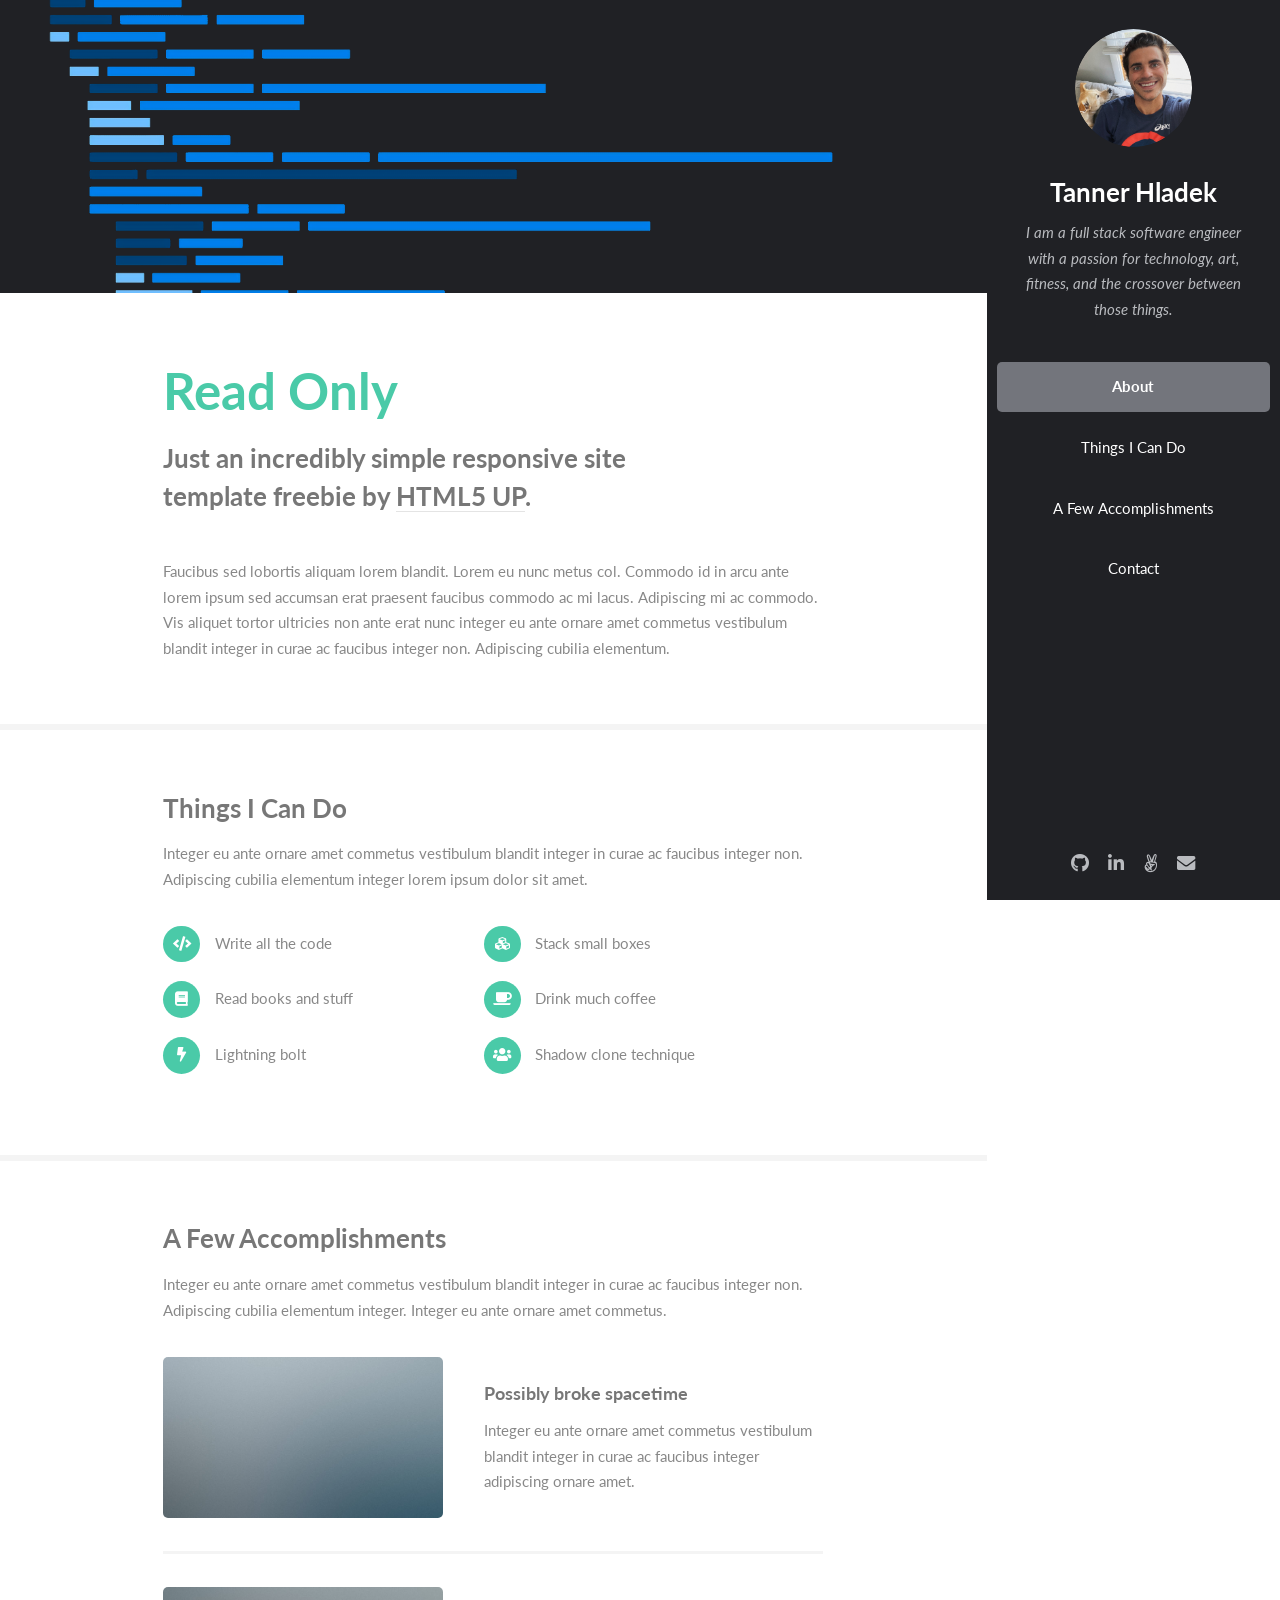
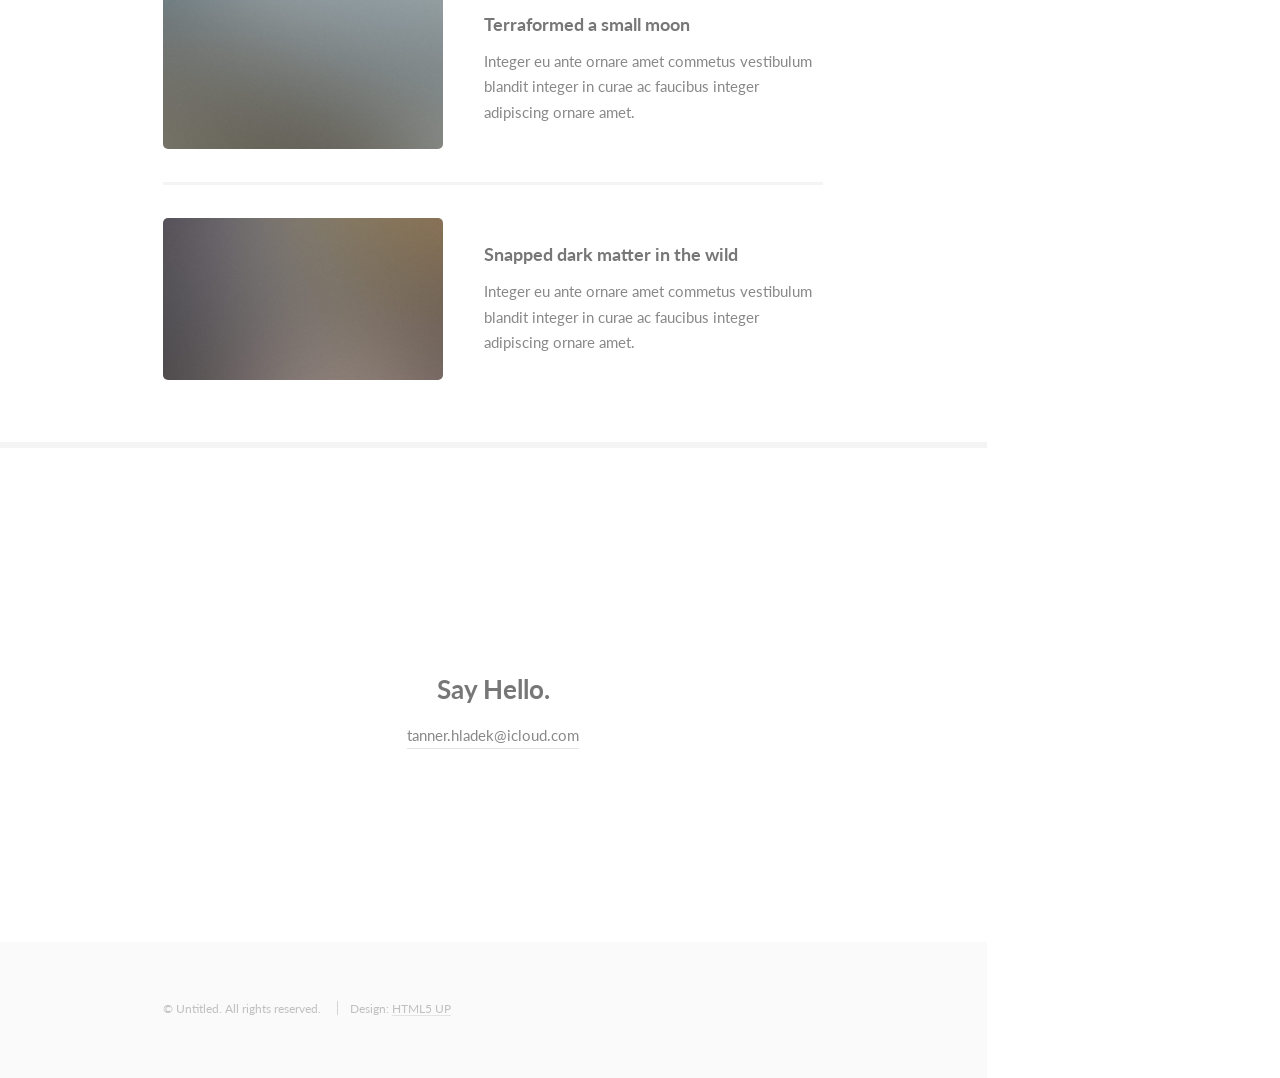
==== index.html @ 4de6e19e "banner image updated" ====
<!DOCTYPE HTML>
<!--
	Read Only by HTML5 UP
	html5up.net | @ajlkn
	Free for personal and commercial use under the CCA 3.0 license (html5up.net/license)
-->
<html>

<head>
	<title>Tanner Hladek</title>
	<meta charset="utf-8" />
	<meta name="viewport" content="width=device-width, initial-scale=1, user-scalable=no" />
	<link rel="stylesheet" href="assets/css/main.css" />
</head>

<body class="is-preload">

	<!-- Header -->
	<section id="header">
		<header>
			<span class="image avatar"><img src="images/fulls/profile-photo.jpg" alt="" /></span>
			<h1 id="logo"><a href="#">Tanner Hladek</a></h1>
			<p>I am a full stack software engineer <br />
				with a passion for technology, art, fitness, and
				the crossover between those things.
			</p>
		</header>
		<nav id="nav">
			<ul>
				<li><a href="#one" class="active">About</a></li>
				<li><a href="#two">Things I Can Do</a></li>
				<li><a href="#three">A Few Accomplishments</a></li>
				<li><a href="#four">Contact</a></li>
			</ul>
		</nav>
		<footer>
			<ul class="icons">
				<li><a href="https://github.com/tannerhladek" class="icon brands fa-github"><span class="label">Git Hub</span></a></li>
				<li><a href="www.linkedin.com/in/tannerhladek" class="icon brands fa-linkedin-in"><span class="label">LinkedIn</span></a></li>
				<li><a href="https://angel.co/u/tanner-hladek-1" class="icon brands fa-angellist"><span class="label">Angel List</span></a></li>
				<li><a href="mailto:tanner.hladek@icloud.com" class="icon solid fa-envelope"><span class="label">Email</span></a></li>
			</ul>
		</footer>
	</section>

	<!-- Wrapper -->
	<div id="wrapper">

		<!-- Main -->
		<div id="main">

			<!-- One -->
			<section id="one">
				<div class="image main" data-position="center">
					<img src="images/banner.svg" alt="" />
				</div>
				<div class="container">
					<header class="major">
						<h2>Read Only</h2>
						<p>Just an incredibly simple responsive site<br />
							template freebie by <a href="http://html5up.net">HTML5 UP</a>.</p>
					</header>
					<p>Faucibus sed lobortis aliquam lorem blandit. Lorem eu nunc metus col. Commodo id in arcu ante lorem
						ipsum sed accumsan erat praesent faucibus commodo ac mi lacus. Adipiscing mi ac commodo. Vis aliquet
						tortor ultricies non ante erat nunc integer eu ante ornare amet commetus vestibulum blandit integer in
						curae ac faucibus integer non. Adipiscing cubilia elementum.</p>
				</div>
			</section>

			<!-- Two -->
			<section id="two">
				<div class="container">
					<h3>Things I Can Do</h3>
					<p>Integer eu ante ornare amet commetus vestibulum blandit integer in curae ac faucibus integer non.
						Adipiscing cubilia elementum integer lorem ipsum dolor sit amet.</p>
					<ul class="feature-icons">
						<li class="icon solid fa-code">Write all the code</li>
						<li class="icon solid fa-cubes">Stack small boxes</li>
						<li class="icon solid fa-book">Read books and stuff</li>
						<li class="icon solid fa-coffee">Drink much coffee</li>
						<li class="icon solid fa-bolt">Lightning bolt</li>
						<li class="icon solid fa-users">Shadow clone technique</li>
					</ul>
				</div>
			</section>

			<!-- Three -->
			<section id="three">
				<div class="container">
					<h3>A Few Accomplishments</h3>
					<p>Integer eu ante ornare amet commetus vestibulum blandit integer in curae ac faucibus integer non.
						Adipiscing cubilia elementum integer. Integer eu ante ornare amet commetus.</p>
					<div class="features">
						<article>
							<a href="#" class="image"><img src="images/pic01.jpg" alt="" /></a>
							<div class="inner">
								<h4>Possibly broke spacetime</h4>
								<p>Integer eu ante ornare amet commetus vestibulum blandit integer in curae ac faucibus integer
									adipiscing ornare amet.</p>
							</div>
						</article>
						<article>
							<a href="#" class="image"><img src="images/pic02.jpg" alt="" /></a>
							<div class="inner">
								<h4>Terraformed a small moon</h4>
								<p>Integer eu ante ornare amet commetus vestibulum blandit integer in curae ac faucibus integer
									adipiscing ornare amet.</p>
							</div>
						</article>
						<article>
							<a href="#" class="image"><img src="images/pic03.jpg" alt="" /></a>
							<div class="inner">
								<h4>Snapped dark matter in the wild</h4>
								<p>Integer eu ante ornare amet commetus vestibulum blandit integer in curae ac faucibus integer
									adipiscing ornare amet.</p>
							</div>
						</article>
					</div>
				</div>
			</section>

			<!-- Four -->
			<section id="four">
				<div class="container">
					<h3>Say Hello.</h3>
					<a href="mailto:tanner.hladek@icloud.com">tanner.hladek@icloud.com</a>
					<!-- <form method="post" action="#">
						<div class="row gtr-uniform">
							<div class="col-6 col-12-xsmall"><input type="text" name="name" id="name" placeholder="Name" />
							</div>
							<div class="col-6 col-12-xsmall"><input type="email" name="email" id="email" placeholder="Email" />
							</div>
							<div class="col-12"><input type="text" name="subject" id="subject" placeholder="Subject" /></div>
							<div class="col-12"><textarea name="message" id="message" placeholder="Message"
									rows="6"></textarea></div>
							<div class="col-12">
								<ul class="actions">
									<li><input type="submit" class="primary" value="Send Message" /></li>
									<li><input type="reset" value="Reset Form" /></li>
								</ul>
							</div>
						</div>
					</form> -->
				</div>
			</section>

			<!-- Five -->
			<!--
							<section id="five">
								<div class="container">
									<h3>Elements</h3>

									<section>
										<h4>Text</h4>
										<p>This is <b>bold</b> and this is <strong>strong</strong>. This is <i>italic</i> and this is <em>emphasized</em>.
										This is <sup>superscript</sup> text and this is <sub>subscript</sub> text.
										This is <u>underlined</u> and this is code: <code>for (;;) { ... }</code>. Finally, <a href="#">this is a link</a>.</p>
										<hr />
										<header>
											<h4>Heading with a Subtitle</h4>
											<p>Lorem ipsum dolor sit amet nullam id egestas urna aliquam</p>
										</header>
										<p>Nunc lacinia ante nunc ac lobortis. Interdum adipiscing gravida odio porttitor sem non mi integer non faucibus ornare mi ut ante amet placerat aliquet. Volutpat eu sed ante lacinia sapien lorem accumsan varius montes viverra nibh in adipiscing blandit tempus accumsan.</p>
										<header>
											<h5>Heading with a Subtitle</h5>
											<p>Lorem ipsum dolor sit amet nullam id egestas urna aliquam</p>
										</header>
										<p>Nunc lacinia ante nunc ac lobortis. Interdum adipiscing gravida odio porttitor sem non mi integer non faucibus ornare mi ut ante amet placerat aliquet. Volutpat eu sed ante lacinia sapien lorem accumsan varius montes viverra nibh in adipiscing blandit tempus accumsan.</p>
										<hr />
										<h2>Heading Level 2</h2>
										<h3>Heading Level 3</h3>
										<h4>Heading Level 4</h4>
										<h5>Heading Level 5</h5>
										<h6>Heading Level 6</h6>
										<hr />
										<h5>Blockquote</h5>
										<blockquote>Fringilla nisl. Donec accumsan interdum nisi, quis tincidunt felis sagittis eget tempus euismod. Vestibulum ante ipsum primis in faucibus vestibulum. Blandit adipiscing eu felis iaculis volutpat ac adipiscing accumsan faucibus. Vestibulum ante ipsum primis in faucibus lorem ipsum dolor sit amet nullam adipiscing eu felis.</blockquote>
										<h5>Preformatted</h5>
										<pre><code>i = 0;

while (!deck.isInOrder()) {
    print 'Iteration ' + i;
    deck.shuffle();
    i++;
}

print 'It took ' + i + ' iterations to sort the deck.';</code></pre>
									</section>

									<section>
										<h4>Lists</h4>
										<div class="row">
											<div class="col-6 col-12-xsmall">
												<h5>Unordered</h5>
												<ul>
													<li>Dolor pulvinar etiam magna etiam.</li>
													<li>Sagittis adipiscing lorem eleifend.</li>
													<li>Felis enim feugiat dolore viverra.</li>
												</ul>
												<h5>Alternate</h5>
												<ul class="alt">
													<li>Dolor pulvinar etiam magna etiam.</li>
													<li>Sagittis adipiscing lorem eleifend.</li>
													<li>Felis enim feugiat dolore viverra.</li>
												</ul>
											</div>
											<div class="col-6 col-12-xsmall">
												<h5>Ordered</h5>
												<ol>
													<li>Dolor pulvinar etiam magna etiam.</li>
													<li>Etiam vel felis at lorem sed viverra.</li>
													<li>Felis enim feugiat dolore viverra.</li>
													<li>Dolor pulvinar etiam magna etiam.</li>
													<li>Etiam vel felis at lorem sed viverra.</li>
													<li>Felis enim feugiat dolore viverra.</li>
												</ol>
												<h5>Icons</h5>
												<ul class="icons">
													<li><a href="#" class="icon brands fa-twitter"><span class="label">Twitter</span></a></li>
													<li><a href="#" class="icon brands fa-facebook-f"><span class="label">Facebook</span></a></li>
													<li><a href="#" class="icon brands fa-instagram"><span class="label">Instagram</span></a></li>
													<li><a href="#" class="icon brands fa-github"><span class="label">Github</span></a></li>
													<li><a href="#" class="icon brands fa-dribbble"><span class="label">Dribbble</span></a></li>
													<li><a href="#" class="icon brands fa-tumblr"><span class="label">Tumblr</span></a></li>
												</ul>
											</div>
										</div>
										<h5>Actions</h5>
										<ul class="actions">
											<li><a href="#" class="button primary">Default</a></li>
											<li><a href="#" class="button">Default</a></li>
											<li><a href="#" class="button alt">Default</a></li>
										</ul>
										<ul class="actions small">
											<li><a href="#" class="button primary small">Small</a></li>
											<li><a href="#" class="button small">Small</a></li>
											<li><a href="#" class="button alt small">Small</a></li>
										</ul>
										<div class="row">
											<div class="col-3 col-6-medium col-12-xsmall">
												<ul class="actions stacked">
													<li><a href="#" class="button primary">Default</a></li>
													<li><a href="#" class="button">Default</a></li>
													<li><a href="#" class="button alt">Default</a></li>
												</ul>
											</div>
											<div class="col-3 col-6 col-12-xsmall">
												<ul class="actions stacked">
													<li><a href="#" class="button primary small">Small</a></li>
													<li><a href="#" class="button small">Small</a></li>
													<li><a href="#" class="button alt small">Small</a></li>
												</ul>
											</div>
											<div class="col-3 col-6-medium col-12-xsmall">
												<ul class="actions stacked">
													<li><a href="#" class="button primary fit">Default</a></li>
													<li><a href="#" class="button fit">Default</a></li>
													<li><a href="#" class="button alt fit">Default</a></li>
												</ul>
											</div>
											<div class="col-3 col-6-medium col-12-xsmall">
												<ul class="actions stacked">
													<li><a href="#" class="button primary small fit">Small</a></li>
													<li><a href="#" class="button small fit">Small</a></li>
													<li><a href="#" class="button alt small fit">Small</a></li>
												</ul>
											</div>
										</div>
									</section>

									<section>
										<h4>Table</h4>
										<h5>Default</h5>
										<div class="table-wrapper">
											<table>
												<thead>
													<tr>
														<th>Name</th>
														<th>Description</th>
														<th>Price</th>
													</tr>
												</thead>
												<tbody>
													<tr>
														<td>Item One</td>
														<td>Ante turpis integer aliquet porttitor.</td>
														<td>29.99</td>
													</tr>
													<tr>
														<td>Item Two</td>
														<td>Vis ac commodo adipiscing arcu aliquet.</td>
														<td>19.99</td>
													</tr>
													<tr>
														<td>Item Three</td>
														<td> Morbi faucibus arcu accumsan lorem.</td>
														<td>29.99</td>
													</tr>
													<tr>
														<td>Item Four</td>
														<td>Vitae integer tempus condimentum.</td>
														<td>19.99</td>
													</tr>
													<tr>
														<td>Item Five</td>
														<td>Ante turpis integer aliquet porttitor.</td>
														<td>29.99</td>
													</tr>
												</tbody>
												<tfoot>
													<tr>
														<td colspan="2"></td>
														<td>100.00</td>
													</tr>
												</tfoot>
											</table>
										</div>

										<h5>Alternate</h5>
										<div class="table-wrapper">
											<table class="alt">
												<thead>
													<tr>
														<th>Name</th>
														<th>Description</th>
														<th>Price</th>
													</tr>
												</thead>
												<tbody>
													<tr>
														<td>Item One</td>
														<td>Ante turpis integer aliquet porttitor.</td>
														<td>29.99</td>
													</tr>
													<tr>
														<td>Item Two</td>
														<td>Vis ac commodo adipiscing arcu aliquet.</td>
														<td>19.99</td>
													</tr>
													<tr>
														<td>Item Three</td>
														<td> Morbi faucibus arcu accumsan lorem.</td>
														<td>29.99</td>
													</tr>
													<tr>
														<td>Item Four</td>
														<td>Vitae integer tempus condimentum.</td>
														<td>19.99</td>
													</tr>
													<tr>
														<td>Item Five</td>
														<td>Ante turpis integer aliquet porttitor.</td>
														<td>29.99</td>
													</tr>
												</tbody>
												<tfoot>
													<tr>
														<td colspan="2"></td>
														<td>100.00</td>
													</tr>
												</tfoot>
											</table>
										</div>
									</section>

									<section>
										<h4>Buttons</h4>
										<ul class="actions">
											<li><a href="#" class="button primary">Primary</a></li>
											<li><a href="#" class="button">Default</a></li>
											<li><a href="#" class="button alt">Alternate</a></li>
										</ul>
										<ul class="actions">
											<li><a href="#" class="button primary large">Large</a></li>
											<li><a href="#" class="button">Default</a></li>
											<li><a href="#" class="button alt small">Small</a></li>
										</ul>
										<ul class="actions fit">
											<li><a href="#" class="button primary fit">Fit</a></li>
											<li><a href="#" class="button fit">Fit</a></li>
											<li><a href="#" class="button alt fit">Fit</a></li>
										</ul>
										<ul class="actions fit small">
											<li><a href="#" class="button primary fit small">Fit + Small</a></li>
											<li><a href="#" class="button fit small">Fit + Small</a></li>
											<li><a href="#" class="button alt fit small">Fit + Small</a></li>
										</ul>
										<ul class="actions">
											<li><a href="#" class="button primary icon solid fa-download">Icon</a></li>
											<li><a href="#" class="button icon solid fa-download">Icon</a></li>
											<li><a href="#" class="button alt icon solid fa-check">Icon</a></li>
										</ul>
										<ul class="actions">
											<li><span class="button primary disabled">Primary</span></li>
											<li><span class="button disabled">Default</span></li>
											<li><span class="button alt disabled">Alternate</span></li>
										</ul>
									</section>

									<section>
										<h4>Form</h4>
										<form method="post" action="#">
											<div class="row gtr-uniform">
												<div class="col-6 col-12-xsmall">
													<input type="text" name="demo-name" id="demo-name" value="" placeholder="Name" />
												</div>
												<div class="col-6 col-12-xsmall">
													<input type="email" name="demo-email" id="demo-email" value="" placeholder="Email" />
												</div>
												<div class="col-12">
													<select name="demo-category" id="demo-category">
														<option value="">- Category -</option>
														<option value="1">Manufacturing</option>
														<option value="1">Shipping</option>
														<option value="1">Administration</option>
														<option value="1">Human Resources</option>
													</select>
												</div>
												<div class="col-4 col-12-medium">
													<input type="radio" id="demo-priority-low" name="demo-priority" checked>
													<label for="demo-priority-low">Low Priority</label>
												</div>
												<div class="col-4 col-12-medium">
													<input type="radio" id="demo-priority-normal" name="demo-priority">
													<label for="demo-priority-normal">Normal Priority</label>
												</div>
												<div class="col-4 col-12-medium">
													<input type="radio" id="demo-priority-high" name="demo-priority">
													<label for="demo-priority-high">High Priority</label>
												</div>
												<div class="col-6 col-12-medium">
													<input type="checkbox" id="demo-copy" name="demo-copy">
													<label for="demo-copy">Email me a copy of this message</label>
												</div>
												<div class="col-6 col-12-medium">
													<input type="checkbox" id="demo-human" name="demo-human" checked>
													<label for="demo-human">I am a human and not a robot</label>
												</div>
												<div class="col-12">
													<textarea name="demo-message" id="demo-message" placeholder="Enter your message" rows="6"></textarea>
												</div>
												<div class="col-12">
													<ul class="actions">
														<li><input type="submit" value="Send Message" /></li>
														<li><input type="reset" value="Reset" class="alt" /></li>
													</ul>
												</div>
											</div>
										</form>
									</section>

									<section>
										<h4>Image</h4>
										<h5>Fit</h5>
										<span class="image fit"><img src="images/banner.jpg" alt="" /></span>
										<div class="box alt">
											<div class="row gtr-50 gtr-uniform">
												<div class="col-4"><span class="image fit"><img src="images/pic01.jpg" alt="" /></span></div>
												<div class="col-4"><span class="image fit"><img src="images/pic02.jpg" alt="" /></span></div>
												<div class="col-4"><span class="image fit"><img src="images/pic03.jpg" alt="" /></span></div>
												<div class="col-4"><span class="image fit"><img src="images/pic02.jpg" alt="" /></span></div>
												<div class="col-4"><span class="image fit"><img src="images/pic03.jpg" alt="" /></span></div>
												<div class="col-4"><span class="image fit"><img src="images/pic01.jpg" alt="" /></span></div>
												<div class="col-4"><span class="image fit"><img src="images/pic03.jpg" alt="" /></span></div>
												<div class="col-4"><span class="image fit"><img src="images/pic01.jpg" alt="" /></span></div>
												<div class="col-4"><span class="image fit"><img src="images/pic02.jpg" alt="" /></span></div>
											</div>
										</div>
										<h5>Left &amp; Right</h5>
										<p><span class="image left"><img src="images/avatar.jpg" alt="" /></span>Fringilla nisl. Donec accumsan interdum nisi, quis tincidunt felis sagittis eget. tempus euismod. Vestibulum ante ipsum primis in faucibus vestibulum. Blandit adipiscing eu felis iaculis volutpat ac adipiscing accumsan eu faucibus. Integer ac pellentesque praesent tincidunt felis sagittis eget. tempus euismod. Vestibulum ante ipsum primis in faucibus vestibulum. Blandit adipiscing eu felis iaculis volutpat ac adipiscing accumsan eu faucibus. Integer ac pellentesque praesent. Donec accumsan interdum nisi, quis tincidunt felis sagittis eget. tempus euismod. Vestibulum ante ipsum primis in faucibus vestibulum. Blandit adipiscing eu felis iaculis volutpat ac adipiscing accumsan eu faucibus. Integer ac pellentesque praesent tincidunt felis sagittis eget. tempus euismod. Vestibulum ante ipsum primis in faucibus vestibulum. Blandit adipiscing eu felis iaculis volutpat ac adipiscing accumsan eu faucibus. Integer ac pellentesque praesent.</p>
										<p><span class="image right"><img src="images/avatar.jpg" alt="" /></span>Fringilla nisl. Donec accumsan interdum nisi, quis tincidunt felis sagittis eget. tempus euismod. Vestibulum ante ipsum primis in faucibus vestibulum. Blandit adipiscing eu felis iaculis volutpat ac adipiscing accumsan eu faucibus. Integer ac pellentesque praesent tincidunt felis sagittis eget. tempus euismod. Vestibulum ante ipsum primis in faucibus vestibulum. Blandit adipiscing eu felis iaculis volutpat ac adipiscing accumsan eu faucibus. Integer ac pellentesque praesent. Donec accumsan interdum nisi, quis tincidunt felis sagittis eget. tempus euismod. Vestibulum ante ipsum primis in faucibus vestibulum. Blandit adipiscing eu felis iaculis volutpat ac adipiscing accumsan eu faucibus. Integer ac pellentesque praesent tincidunt felis sagittis eget. tempus euismod. Vestibulum ante ipsum primis in faucibus vestibulum. Blandit adipiscing eu felis iaculis volutpat ac adipiscing accumsan eu faucibus. Integer ac pellentesque praesent.</p>
									</section>

								</div>
							</section>
						-->

		</div>

		<!-- Footer -->
		<section id="footer">
			<div class="container">
				<ul class="copyright">
					<li>&copy; Untitled. All rights reserved.</li>
					<li>Design: <a href="http://html5up.net">HTML5 UP</a></li>
				</ul>
			</div>
		</section>

	</div>

	<!-- Scripts -->
	<script src="assets/js/jquery.min.js"></script>
	<script src="assets/js/jquery.scrollex.min.js"></script>
	<script src="assets/js/jquery.scrolly.min.js"></script>
	<script src="assets/js/browser.min.js"></script>
	<script src="assets/js/breakpoints.min.js"></script>
	<script src="assets/js/util.js"></script>
	<script src="assets/js/main.js"></script>

</body>

</html>
---- assets/css/main.css ----
@import url("fontawesome-all.min.css");
@import url("https://fonts.googleapis.com/css?family=Lato:400,400italic,700,700italic|Source+Code+Pro:400");

/*
	Read Only by HTML5 UP
	html5up.net | @ajlkn
	Free for personal and commercial use under the CCA 3.0 license (html5up.net/license)
*/

html, body, div, span, applet, object,
iframe, h1, h2, h3, h4, h5, h6, p, blockquote,
pre, a, abbr, acronym, address, big, cite,
code, del, dfn, em, img, ins, kbd, q, s, samp,
small, strike, strong, sub, sup, tt, var, b,
u, i, center, dl, dt, dd, ol, ul, li, fieldset,
form, label, legend, table, caption, tbody,
tfoot, thead, tr, th, td, article, aside,
canvas, details, embed, figure, figcaption,
footer, header, hgroup, menu, nav, output, ruby,
section, summary, time, mark, audio, video {
	margin: 0;
	padding: 0;
	border: 0;
	font-size: 100%;
	font: inherit;
	vertical-align: baseline;}

article, aside, details, figcaption, figure,
footer, header, hgroup, menu, nav, section {
	display: block;}

body {
	line-height: 1;
}

ol, ul {
	list-style: none;
}

blockquote, q {
	quotes: none;
}

	blockquote:before, blockquote:after, q:before, q:after {
		content: '';
		content: none;
	}

table {
	border-collapse: collapse;
	border-spacing: 0;
}

body {
	-webkit-text-size-adjust: none;
}

mark {
	background-color: transparent;
	color: inherit;
}

input::-moz-focus-inner {
	border: 0;
	padding: 0;
}

input, select, textarea {
	-moz-appearance: none;
	-webkit-appearance: none;
	-ms-appearance: none;
	appearance: none;
}

/* Basic */

	html {
		box-sizing: border-box;
	}

	*, *:before, *:after {
		box-sizing: inherit;
	}

	body {
		background: #fff;
	}

		body.is-preload *, body.is-preload *:before, body.is-preload *:after {
			-moz-animation: none !important;
			-webkit-animation: none !important;
			-ms-animation: none !important;
			animation: none !important;
			-moz-transition: none !important;
			-webkit-transition: none !important;
			-ms-transition: none !important;
			transition: none !important;
		}

	body, input, select, textarea {
		color: #888;
		font-family: "Lato", sans-serif;
		font-size: 16pt;
		font-weight: 400;
		line-height: 1.75em;
	}

	a {
		-moz-transition: color 0.2s ease-in-out, border-color 0.2s ease-in-out;
		-webkit-transition: color 0.2s ease-in-out, border-color 0.2s ease-in-out;
		-ms-transition: color 0.2s ease-in-out, border-color 0.2s ease-in-out;
		transition: color 0.2s ease-in-out, border-color 0.2s ease-in-out;
		border-bottom: solid 1px #e4e4e4;
		color: inherit;
		text-decoration: none;
	}

		a:hover {
			border-bottom-color: transparent;
			color: rgb(156, 215, 251) !important;
		}

	strong, b {
		color: #777;
		font-weight: 700;
	}

	em, i {
		font-style: italic;
	}

	p {
		margin: 0 0 2.25em 0;
	}

	h1, h2, h3, h4, h5, h6 {
		color: #777;
		font-weight: 700;
		line-height: 1em;
		margin: 0 0 0.5625em 0;
	}

		h1 a, h2 a, h3 a, h4 a, h5 a, h6 a {
			border: 0;
			color: inherit;
			text-decoration: none;
		}

	h2 {
		font-size: 2em;
		line-height: 1.5em;
	}

	h3 {
		font-size: 1.75em;
		line-height: 1.5em;
	}

	h4 {
		font-size: 1.25em;
		line-height: 1.5em;
	}

	h5 {
		font-size: 0.9em;
		line-height: 1.5em;
	}

	h6 {
		font-size: 0.7em;
		line-height: 1.5em;
	}

	sub {
		font-size: 0.8em;
		position: relative;
		top: 0.5em;
	}

	sup {
		font-size: 0.8em;
		position: relative;
		top: -0.5em;
	}

	hr {
		border: 0;
		border-bottom: solid 2px #f4f4f4;
		margin: 2.25em 0;
	}

		hr.major {
			margin: 3.375em 0;
		}

	blockquote {
		border-left: solid 8px #e4e4e4;
		font-style: italic;
		margin: 0 0 2.25em 0;
		padding: 0.5em 0 0.5em 2em;
	}

	code {
		background: #555;
		border-radius: 5px;
		color: #fff;
		font-family: "Source Code Pro", monospace;
		font-size: 0.9em;
		margin: 0 0.25em;
		padding: 0.25em 0.65em;
	}

	pre {
		font-family: "Source Code Pro", monospace;
		font-size: 0.9em;
		margin: 0 0 2.25em 0;
	}

		pre code {
			-webkit-overflow-scrolling: touch;
			display: block;
			line-height: 1.5em;
			overflow-x: auto;
			padding: 1em 1.5em;
		}

	.align-left {
		text-align: left;
	}

	.align-center {
		text-align: center;
	}

	.align-right {
		text-align: right;
	}

/* Row */

	.row {
		display: flex;
		flex-wrap: wrap;
		box-sizing: border-box;
		align-items: stretch;
	}

		.row > * {
			box-sizing: border-box;
		}

		.row.gtr-uniform > * > :last-child {
			margin-bottom: 0;
		}

		.row.aln-left {
			justify-content: flex-start;
		}

		.row.aln-center {
			justify-content: center;
		}

		.row.aln-right {
			justify-content: flex-end;
		}

		.row.aln-top {
			align-items: flex-start;
		}

		.row.aln-middle {
			align-items: center;
		}

		.row.aln-bottom {
			align-items: flex-end;
		}

		.row > .imp {
			order: -1;
		}

		.row > .col-1 {
			width: 8.33333%;
		}

		.row > .off-1 {
			margin-left: 8.33333%;
		}

		.row > .col-2 {
			width: 16.66667%;
		}

		.row > .off-2 {
			margin-left: 16.66667%;
		}

		.row > .col-3 {
			width: 25%;
		}

		.row > .off-3 {
			margin-left: 25%;
		}

		.row > .col-4 {
			width: 33.33333%;
		}

		.row > .off-4 {
			margin-left: 33.33333%;
		}

		.row > .col-5 {
			width: 41.66667%;
		}

		.row > .off-5 {
			margin-left: 41.66667%;
		}

		.row > .col-6 {
			width: 50%;
		}

		.row > .off-6 {
			margin-left: 50%;
		}

		.row > .col-7 {
			width: 58.33333%;
		}

		.row > .off-7 {
			margin-left: 58.33333%;
		}

		.row > .col-8 {
			width: 66.66667%;
		}

		.row > .off-8 {
			margin-left: 66.66667%;
		}

		.row > .col-9 {
			width: 75%;
		}

		.row > .off-9 {
			margin-left: 75%;
		}

		.row > .col-10 {
			width: 83.33333%;
		}

		.row > .off-10 {
			margin-left: 83.33333%;
		}

		.row > .col-11 {
			width: 91.66667%;
		}

		.row > .off-11 {
			margin-left: 91.66667%;
		}

		.row > .col-12 {
			width: 100%;
		}

		.row > .off-12 {
			margin-left: 100%;
		}

		.row.gtr-0 {
			margin-top: 0;
			margin-left: 0em;
		}

			.row.gtr-0 > * {
				padding: 0 0 0 0em;
			}

			.row.gtr-0.gtr-uniform {
				margin-top: 0em;
			}

				.row.gtr-0.gtr-uniform > * {
					padding-top: 0em;
				}

		.row.gtr-25 {
			margin-top: 0;
			margin-left: -0.5em;
		}

			.row.gtr-25 > * {
				padding: 0 0 0 0.5em;
			}

			.row.gtr-25.gtr-uniform {
				margin-top: -0.5em;
			}

				.row.gtr-25.gtr-uniform > * {
					padding-top: 0.5em;
				}

		.row.gtr-50 {
			margin-top: 0;
			margin-left: -1em;
		}

			.row.gtr-50 > * {
				padding: 0 0 0 1em;
			}

			.row.gtr-50.gtr-uniform {
				margin-top: -1em;
			}

				.row.gtr-50.gtr-uniform > * {
					padding-top: 1em;
				}

		.row {
			margin-top: 0;
			margin-left: -2em;
		}

			.row > * {
				padding: 0 0 0 2em;
			}

			.row.gtr-uniform {
				margin-top: -2em;
			}

				.row.gtr-uniform > * {
					padding-top: 2em;
				}

		.row.gtr-150 {
			margin-top: 0;
			margin-left: -3em;
		}

			.row.gtr-150 > * {
				padding: 0 0 0 3em;
			}

			.row.gtr-150.gtr-uniform {
				margin-top: -3em;
			}

				.row.gtr-150.gtr-uniform > * {
					padding-top: 3em;
				}

		.row.gtr-200 {
			margin-top: 0;
			margin-left: -4em;
		}

			.row.gtr-200 > * {
				padding: 0 0 0 4em;
			}

			.row.gtr-200.gtr-uniform {
				margin-top: -4em;
			}

				.row.gtr-200.gtr-uniform > * {
					padding-top: 4em;
				}

		@media screen and (max-width: 1680px) {

			.row {
				display: flex;
				flex-wrap: wrap;
				box-sizing: border-box;
				align-items: stretch;
			}

				.row > * {
					box-sizing: border-box;
				}

				.row.gtr-uniform > * > :last-child {
					margin-bottom: 0;
				}

				.row.aln-left {
					justify-content: flex-start;
				}

				.row.aln-center {
					justify-content: center;
				}

				.row.aln-right {
					justify-content: flex-end;
				}

				.row.aln-top {
					align-items: flex-start;
				}

				.row.aln-middle {
					align-items: center;
				}

				.row.aln-bottom {
					align-items: flex-end;
				}

				.row > .imp-xlarge {
					order: -1;
				}

				.row > .col-1-xlarge {
					width: 8.33333%;
				}

				.row > .off-1-xlarge {
					margin-left: 8.33333%;
				}

				.row > .col-2-xlarge {
					width: 16.66667%;
				}

				.row > .off-2-xlarge {
					margin-left: 16.66667%;
				}

				.row > .col-3-xlarge {
					width: 25%;
				}

				.row > .off-3-xlarge {
					margin-left: 25%;
				}

				.row > .col-4-xlarge {
					width: 33.33333%;
				}

				.row > .off-4-xlarge {
					margin-left: 33.33333%;
				}

				.row > .col-5-xlarge {
					width: 41.66667%;
				}

				.row > .off-5-xlarge {
					margin-left: 41.66667%;
				}

				.row > .col-6-xlarge {
					width: 50%;
				}

				.row > .off-6-xlarge {
					margin-left: 50%;
				}

				.row > .col-7-xlarge {
					width: 58.33333%;
				}

				.row > .off-7-xlarge {
					margin-left: 58.33333%;
				}

				.row > .col-8-xlarge {
					width: 66.66667%;
				}

				.row > .off-8-xlarge {
					margin-left: 66.66667%;
				}

				.row > .col-9-xlarge {
					width: 75%;
				}

				.row > .off-9-xlarge {
					margin-left: 75%;
				}

				.row > .col-10-xlarge {
					width: 83.33333%;
				}

				.row > .off-10-xlarge {
					margin-left: 83.33333%;
				}

				.row > .col-11-xlarge {
					width: 91.66667%;
				}

				.row > .off-11-xlarge {
					margin-left: 91.66667%;
				}

				.row > .col-12-xlarge {
					width: 100%;
				}

				.row > .off-12-xlarge {
					margin-left: 100%;
				}

				.row.gtr-0 {
					margin-top: 0;
					margin-left: 0em;
				}

					.row.gtr-0 > * {
						padding: 0 0 0 0em;
					}

					.row.gtr-0.gtr-uniform {
						margin-top: 0em;
					}

						.row.gtr-0.gtr-uniform > * {
							padding-top: 0em;
						}

				.row.gtr-25 {
					margin-top: 0;
					margin-left: -0.5em;
				}

					.row.gtr-25 > * {
						padding: 0 0 0 0.5em;
					}

					.row.gtr-25.gtr-uniform {
						margin-top: -0.5em;
					}

						.row.gtr-25.gtr-uniform > * {
							padding-top: 0.5em;
						}

				.row.gtr-50 {
					margin-top: 0;
					margin-left: -1em;
				}

					.row.gtr-50 > * {
						padding: 0 0 0 1em;
					}

					.row.gtr-50.gtr-uniform {
						margin-top: -1em;
					}

						.row.gtr-50.gtr-uniform > * {
							padding-top: 1em;
						}

				.row {
					margin-top: 0;
					margin-left: -2em;
				}

					.row > * {
						padding: 0 0 0 2em;
					}

					.row.gtr-uniform {
						margin-top: -2em;
					}

						.row.gtr-uniform > * {
							padding-top: 2em;
						}

				.row.gtr-150 {
					margin-top: 0;
					margin-left: -3em;
				}

					.row.gtr-150 > * {
						padding: 0 0 0 3em;
					}

					.row.gtr-150.gtr-uniform {
						margin-top: -3em;
					}

						.row.gtr-150.gtr-uniform > * {
							padding-top: 3em;
						}

				.row.gtr-200 {
					margin-top: 0;
					margin-left: -4em;
				}

					.row.gtr-200 > * {
						padding: 0 0 0 4em;
					}

					.row.gtr-200.gtr-uniform {
						margin-top: -4em;
					}

						.row.gtr-200.gtr-uniform > * {
							padding-top: 4em;
						}

		}

		@media screen and (max-width: 1280px) {

			.row {
				display: flex;
				flex-wrap: wrap;
				box-sizing: border-box;
				align-items: stretch;
			}

				.row > * {
					box-sizing: border-box;
				}

				.row.gtr-uniform > * > :last-child {
					margin-bottom: 0;
				}

				.row.aln-left {
					justify-content: flex-start;
				}

				.row.aln-center {
					justify-content: center;
				}

				.row.aln-right {
					justify-content: flex-end;
				}

				.row.aln-top {
					align-items: flex-start;
				}

				.row.aln-middle {
					align-items: center;
				}

				.row.aln-bottom {
					align-items: flex-end;
				}

				.row > .imp-large {
					order: -1;
				}

				.row > .col-1-large {
					width: 8.33333%;
				}

				.row > .off-1-large {
					margin-left: 8.33333%;
				}

				.row > .col-2-large {
					width: 16.66667%;
				}

				.row > .off-2-large {
					margin-left: 16.66667%;
				}

				.row > .col-3-large {
					width: 25%;
				}

				.row > .off-3-large {
					margin-left: 25%;
				}

				.row > .col-4-large {
					width: 33.33333%;
				}

				.row > .off-4-large {
					margin-left: 33.33333%;
				}

				.row > .col-5-large {
					width: 41.66667%;
				}

				.row > .off-5-large {
					margin-left: 41.66667%;
				}

				.row > .col-6-large {
					width: 50%;
				}

				.row > .off-6-large {
					margin-left: 50%;
				}

				.row > .col-7-large {
					width: 58.33333%;
				}

				.row > .off-7-large {
					margin-left: 58.33333%;
				}

				.row > .col-8-large {
					width: 66.66667%;
				}

				.row > .off-8-large {
					margin-left: 66.66667%;
				}

				.row > .col-9-large {
					width: 75%;
				}

				.row > .off-9-large {
					margin-left: 75%;
				}

				.row > .col-10-large {
					width: 83.33333%;
				}

				.row > .off-10-large {
					margin-left: 83.33333%;
				}

				.row > .col-11-large {
					width: 91.66667%;
				}

				.row > .off-11-large {
					margin-left: 91.66667%;
				}

				.row > .col-12-large {
					width: 100%;
				}

				.row > .off-12-large {
					margin-left: 100%;
				}

				.row.gtr-0 {
					margin-top: 0;
					margin-left: 0em;
				}

					.row.gtr-0 > * {
						padding: 0 0 0 0em;
					}

					.row.gtr-0.gtr-uniform {
						margin-top: 0em;
					}

						.row.gtr-0.gtr-uniform > * {
							padding-top: 0em;
						}

				.row.gtr-25 {
					margin-top: 0;
					margin-left: -0.375em;
				}

					.row.gtr-25 > * {
						padding: 0 0 0 0.375em;
					}

					.row.gtr-25.gtr-uniform {
						margin-top: -0.375em;
					}

						.row.gtr-25.gtr-uniform > * {
							padding-top: 0.375em;
						}

				.row.gtr-50 {
					margin-top: 0;
					margin-left: -0.75em;
				}

					.row.gtr-50 > * {
						padding: 0 0 0 0.75em;
					}

					.row.gtr-50.gtr-uniform {
						margin-top: -0.75em;
					}

						.row.gtr-50.gtr-uniform > * {
							padding-top: 0.75em;
						}

				.row {
					margin-top: 0;
					margin-left: -1.5em;
				}

					.row > * {
						padding: 0 0 0 1.5em;
					}

					.row.gtr-uniform {
						margin-top: -1.5em;
					}

						.row.gtr-uniform > * {
							padding-top: 1.5em;
						}

				.row.gtr-150 {
					margin-top: 0;
					margin-left: -2.25em;
				}

					.row.gtr-150 > * {
						padding: 0 0 0 2.25em;
					}

					.row.gtr-150.gtr-uniform {
						margin-top: -2.25em;
					}

						.row.gtr-150.gtr-uniform > * {
							padding-top: 2.25em;
						}

				.row.gtr-200 {
					margin-top: 0;
					margin-left: -3em;
				}

					.row.gtr-200 > * {
						padding: 0 0 0 3em;
					}

					.row.gtr-200.gtr-uniform {
						margin-top: -3em;
					}

						.row.gtr-200.gtr-uniform > * {
							padding-top: 3em;
						}

		}

		@media screen and (max-width: 1024px) {

			.row {
				display: flex;
				flex-wrap: wrap;
				box-sizing: border-box;
				align-items: stretch;
			}

				.row > * {
					box-sizing: border-box;
				}

				.row.gtr-uniform > * > :last-child {
					margin-bottom: 0;
				}

				.row.aln-left {
					justify-content: flex-start;
				}

				.row.aln-center {
					justify-content: center;
				}

				.row.aln-right {
					justify-content: flex-end;
				}

				.row.aln-top {
					align-items: flex-start;
				}

				.row.aln-middle {
					align-items: center;
				}

				.row.aln-bottom {
					align-items: flex-end;
				}

				.row > .imp-medium {
					order: -1;
				}

				.row > .col-1-medium {
					width: 8.33333%;
				}

				.row > .off-1-medium {
					margin-left: 8.33333%;
				}

				.row > .col-2-medium {
					width: 16.66667%;
				}

				.row > .off-2-medium {
					margin-left: 16.66667%;
				}

				.row > .col-3-medium {
					width: 25%;
				}

				.row > .off-3-medium {
					margin-left: 25%;
				}

				.row > .col-4-medium {
					width: 33.33333%;
				}

				.row > .off-4-medium {
					margin-left: 33.33333%;
				}

				.row > .col-5-medium {
					width: 41.66667%;
				}

				.row > .off-5-medium {
					margin-left: 41.66667%;
				}

				.row > .col-6-medium {
					width: 50%;
				}

				.row > .off-6-medium {
					margin-left: 50%;
				}

				.row > .col-7-medium {
					width: 58.33333%;
				}

				.row > .off-7-medium {
					margin-left: 58.33333%;
				}

				.row > .col-8-medium {
					width: 66.66667%;
				}

				.row > .off-8-medium {
					margin-left: 66.66667%;
				}

				.row > .col-9-medium {
					width: 75%;
				}

				.row > .off-9-medium {
					margin-left: 75%;
				}

				.row > .col-10-medium {
					width: 83.33333%;
				}

				.row > .off-10-medium {
					margin-left: 83.33333%;
				}

				.row > .col-11-medium {
					width: 91.66667%;
				}

				.row > .off-11-medium {
					margin-left: 91.66667%;
				}

				.row > .col-12-medium {
					width: 100%;
				}

				.row > .off-12-medium {
					margin-left: 100%;
				}

				.row.gtr-0 {
					margin-top: 0;
					margin-left: 0em;
				}

					.row.gtr-0 > * {
						padding: 0 0 0 0em;
					}

					.row.gtr-0.gtr-uniform {
						margin-top: 0em;
					}

						.row.gtr-0.gtr-uniform > * {
							padding-top: 0em;
						}

				.row.gtr-25 {
					margin-top: 0;
					margin-left: -0.375em;
				}

					.row.gtr-25 > * {
						padding: 0 0 0 0.375em;
					}

					.row.gtr-25.gtr-uniform {
						margin-top: -0.375em;
					}

						.row.gtr-25.gtr-uniform > * {
							padding-top: 0.375em;
						}

				.row.gtr-50 {
					margin-top: 0;
					margin-left: -0.75em;
				}

					.row.gtr-50 > * {
						padding: 0 0 0 0.75em;
					}

					.row.gtr-50.gtr-uniform {
						margin-top: -0.75em;
					}

						.row.gtr-50.gtr-uniform > * {
							padding-top: 0.75em;
						}

				.row {
					margin-top: 0;
					margin-left: -1.5em;
				}

					.row > * {
						padding: 0 0 0 1.5em;
					}

					.row.gtr-uniform {
						margin-top: -1.5em;
					}

						.row.gtr-uniform > * {
							padding-top: 1.5em;
						}

				.row.gtr-150 {
					margin-top: 0;
					margin-left: -2.25em;
				}

					.row.gtr-150 > * {
						padding: 0 0 0 2.25em;
					}

					.row.gtr-150.gtr-uniform {
						margin-top: -2.25em;
					}

						.row.gtr-150.gtr-uniform > * {
							padding-top: 2.25em;
						}

				.row.gtr-200 {
					margin-top: 0;
					margin-left: -3em;
				}

					.row.gtr-200 > * {
						padding: 0 0 0 3em;
					}

					.row.gtr-200.gtr-uniform {
						margin-top: -3em;
					}

						.row.gtr-200.gtr-uniform > * {
							padding-top: 3em;
						}

		}

		@media screen and (max-width: 736px) {

			.row {
				display: flex;
				flex-wrap: wrap;
				box-sizing: border-box;
				align-items: stretch;
			}

				.row > * {
					box-sizing: border-box;
				}

				.row.gtr-uniform > * > :last-child {
					margin-bottom: 0;
				}

				.row.aln-left {
					justify-content: flex-start;
				}

				.row.aln-center {
					justify-content: center;
				}

				.row.aln-right {
					justify-content: flex-end;
				}

				.row.aln-top {
					align-items: flex-start;
				}

				.row.aln-middle {
					align-items: center;
				}

				.row.aln-bottom {
					align-items: flex-end;
				}

				.row > .imp-small {
					order: -1;
				}

				.row > .col-1-small {
					width: 8.33333%;
				}

				.row > .off-1-small {
					margin-left: 8.33333%;
				}

				.row > .col-2-small {
					width: 16.66667%;
				}

				.row > .off-2-small {
					margin-left: 16.66667%;
				}

				.row > .col-3-small {
					width: 25%;
				}

				.row > .off-3-small {
					margin-left: 25%;
				}

				.row > .col-4-small {
					width: 33.33333%;
				}

				.row > .off-4-small {
					margin-left: 33.33333%;
				}

				.row > .col-5-small {
					width: 41.66667%;
				}

				.row > .off-5-small {
					margin-left: 41.66667%;
				}

				.row > .col-6-small {
					width: 50%;
				}

				.row > .off-6-small {
					margin-left: 50%;
				}

				.row > .col-7-small {
					width: 58.33333%;
				}

				.row > .off-7-small {
					margin-left: 58.33333%;
				}

				.row > .col-8-small {
					width: 66.66667%;
				}

				.row > .off-8-small {
					margin-left: 66.66667%;
				}

				.row > .col-9-small {
					width: 75%;
				}

				.row > .off-9-small {
					margin-left: 75%;
				}

				.row > .col-10-small {
					width: 83.33333%;
				}

				.row > .off-10-small {
					margin-left: 83.33333%;
				}

				.row > .col-11-small {
					width: 91.66667%;
				}

				.row > .off-11-small {
					margin-left: 91.66667%;
				}

				.row > .col-12-small {
					width: 100%;
				}

				.row > .off-12-small {
					margin-left: 100%;
				}

				.row.gtr-0 {
					margin-top: 0;
					margin-left: 0em;
				}

					.row.gtr-0 > * {
						padding: 0 0 0 0em;
					}

					.row.gtr-0.gtr-uniform {
						margin-top: 0em;
					}

						.row.gtr-0.gtr-uniform > * {
							padding-top: 0em;
						}

				.row.gtr-25 {
					margin-top: 0;
					margin-left: -0.3125em;
				}

					.row.gtr-25 > * {
						padding: 0 0 0 0.3125em;
					}

					.row.gtr-25.gtr-uniform {
						margin-top: -0.3125em;
					}

						.row.gtr-25.gtr-uniform > * {
							padding-top: 0.3125em;
						}

				.row.gtr-50 {
					margin-top: 0;
					margin-left: -0.625em;
				}

					.row.gtr-50 > * {
						padding: 0 0 0 0.625em;
					}

					.row.gtr-50.gtr-uniform {
						margin-top: -0.625em;
					}

						.row.gtr-50.gtr-uniform > * {
							padding-top: 0.625em;
						}

				.row {
					margin-top: 0;
					margin-left: -1.25em;
				}

					.row > * {
						padding: 0 0 0 1.25em;
					}

					.row.gtr-uniform {
						margin-top: -1.25em;
					}

						.row.gtr-uniform > * {
							padding-top: 1.25em;
						}

				.row.gtr-150 {
					margin-top: 0;
					margin-left: -1.875em;
				}

					.row.gtr-150 > * {
						padding: 0 0 0 1.875em;
					}

					.row.gtr-150.gtr-uniform {
						margin-top: -1.875em;
					}

						.row.gtr-150.gtr-uniform > * {
							padding-top: 1.875em;
						}

				.row.gtr-200 {
					margin-top: 0;
					margin-left: -2.5em;
				}

					.row.gtr-200 > * {
						padding: 0 0 0 2.5em;
					}

					.row.gtr-200.gtr-uniform {
						margin-top: -2.5em;
					}

						.row.gtr-200.gtr-uniform > * {
							padding-top: 2.5em;
						}

		}

		@media screen and (max-width: 480px) {

			.row {
				display: flex;
				flex-wrap: wrap;
				box-sizing: border-box;
				align-items: stretch;
			}

				.row > * {
					box-sizing: border-box;
				}

				.row.gtr-uniform > * > :last-child {
					margin-bottom: 0;
				}

				.row.aln-left {
					justify-content: flex-start;
				}

				.row.aln-center {
					justify-content: center;
				}

				.row.aln-right {
					justify-content: flex-end;
				}

				.row.aln-top {
					align-items: flex-start;
				}

				.row.aln-middle {
					align-items: center;
				}

				.row.aln-bottom {
					align-items: flex-end;
				}

				.row > .imp-xsmall {
					order: -1;
				}

				.row > .col-1-xsmall {
					width: 8.33333%;
				}

				.row > .off-1-xsmall {
					margin-left: 8.33333%;
				}

				.row > .col-2-xsmall {
					width: 16.66667%;
				}

				.row > .off-2-xsmall {
					margin-left: 16.66667%;
				}

				.row > .col-3-xsmall {
					width: 25%;
				}

				.row > .off-3-xsmall {
					margin-left: 25%;
				}

				.row > .col-4-xsmall {
					width: 33.33333%;
				}

				.row > .off-4-xsmall {
					margin-left: 33.33333%;
				}

				.row > .col-5-xsmall {
					width: 41.66667%;
				}

				.row > .off-5-xsmall {
					margin-left: 41.66667%;
				}

				.row > .col-6-xsmall {
					width: 50%;
				}

				.row > .off-6-xsmall {
					margin-left: 50%;
				}

				.row > .col-7-xsmall {
					width: 58.33333%;
				}

				.row > .off-7-xsmall {
					margin-left: 58.33333%;
				}

				.row > .col-8-xsmall {
					width: 66.66667%;
				}

				.row > .off-8-xsmall {
					margin-left: 66.66667%;
				}

				.row > .col-9-xsmall {
					width: 75%;
				}

				.row > .off-9-xsmall {
					margin-left: 75%;
				}

				.row > .col-10-xsmall {
					width: 83.33333%;
				}

				.row > .off-10-xsmall {
					margin-left: 83.33333%;
				}

				.row > .col-11-xsmall {
					width: 91.66667%;
				}

				.row > .off-11-xsmall {
					margin-left: 91.66667%;
				}

				.row > .col-12-xsmall {
					width: 100%;
				}

				.row > .off-12-xsmall {
					margin-left: 100%;
				}

				.row.gtr-0 {
					margin-top: 0;
					margin-left: 0em;
				}

					.row.gtr-0 > * {
						padding: 0 0 0 0em;
					}

					.row.gtr-0.gtr-uniform {
						margin-top: 0em;
					}

						.row.gtr-0.gtr-uniform > * {
							padding-top: 0em;
						}

				.row.gtr-25 {
					margin-top: 0;
					margin-left: -0.3125em;
				}

					.row.gtr-25 > * {
						padding: 0 0 0 0.3125em;
					}

					.row.gtr-25.gtr-uniform {
						margin-top: -0.3125em;
					}

						.row.gtr-25.gtr-uniform > * {
							padding-top: 0.3125em;
						}

				.row.gtr-50 {
					margin-top: 0;
					margin-left: -0.625em;
				}

					.row.gtr-50 > * {
						padding: 0 0 0 0.625em;
					}

					.row.gtr-50.gtr-uniform {
						margin-top: -0.625em;
					}

						.row.gtr-50.gtr-uniform > * {
							padding-top: 0.625em;
						}

				.row {
					margin-top: 0;
					margin-left: -1.25em;
				}

					.row > * {
						padding: 0 0 0 1.25em;
					}

					.row.gtr-uniform {
						margin-top: -1.25em;
					}

						.row.gtr-uniform > * {
							padding-top: 1.25em;
						}

				.row.gtr-150 {
					margin-top: 0;
					margin-left: -1.875em;
				}

					.row.gtr-150 > * {
						padding: 0 0 0 1.875em;
					}

					.row.gtr-150.gtr-uniform {
						margin-top: -1.875em;
					}

						.row.gtr-150.gtr-uniform > * {
							padding-top: 1.875em;
						}

				.row.gtr-200 {
					margin-top: 0;
					margin-left: -2.5em;
				}

					.row.gtr-200 > * {
						padding: 0 0 0 2.5em;
					}

					.row.gtr-200.gtr-uniform {
						margin-top: -2.5em;
					}

						.row.gtr-200.gtr-uniform > * {
							padding-top: 2.5em;
						}

		}

/* Container */

	.container {
		margin: 0 auto;
		max-width: calc(100% - 4.5em);
		width: 45em;
	}

		.container.xsmall {
			width: 11.25em;
		}

		.container.small {
			width: 22.5em;
		}

		.container.medium {
			width: 33.75em;
		}

		.container.large {
			width: 56.25em;
		}

		.container.xlarge {
			width: 67.5em;
		}

		.container.max {
			width: 100%;
		}

		@media screen and (max-width: 1024px) {

			.container {
				width: 100% !important;
			}

		}

		@media screen and (max-width: 480px) {

			.container {
				max-width: calc(100% - 3.375em);
			}

		}

/* Section/Article */

	section.special, article.special {
		text-align: center;
	}

	header p {
		color: #aaa;
		position: relative;
		margin: 0 0 1.6875em 0;
	}

	header h2 + p {
		font-size: 1.25em;
		margin-top: -0.5em;
		line-height: 1.5em;
	}

	header h3 + p {
		font-size: 1.1em;
		margin-top: -0.35em;
		line-height: 1.5em;
	}

	header h4 + p,
	header h5 + p,
	header h6 + p {
		font-size: 0.9em;
		margin-top: -0.25em;
		line-height: 1.5em;
	}

	header.major h2 {
		color: #4acaa8;
		font-size: 3.5em;
	}

		header.major h2 + p {
			color: #777;
			font-size: 1.75em;
			font-weight: 700;
			margin-top: -0.75em;
		}

/* Form */

	form {
		margin: 0 0 2.25em 0;
	}

	label {
		color: #777;
		display: block;
		font-size: 0.9em;
		font-weight: 700;
		margin: 0 0 1.125em 0;
	}

	input::-moz-focus-inner {
		border: 0;
		padding: 0;
	}

	input[type="text"],
	input[type="password"],
	input[type="email"],
	select,
	textarea {
		-moz-appearance: none;
		-webkit-appearance: none;
		-ms-appearance: none;
		appearance: none;
		border-radius: 5px;
		border: none;
		border: solid 2px #e4e4e4;
		color: inherit;
		display: block;
		outline: 0;
		padding: 0 1em;
		text-decoration: none;
		width: 100%;
	}

		input[type="text"]:invalid,
		input[type="password"]:invalid,
		input[type="email"]:invalid,
		select:invalid,
		textarea:invalid {
			box-shadow: none;
		}

		input[type="text"]:focus,
		input[type="password"]:focus,
		input[type="email"]:focus,
		select:focus,
		textarea:focus {
			border-color: #4acaa8;
		}

	select {
		background-image: url("data:image/svg+xml;charset=utf8,%3Csvg xmlns='http://www.w3.org/2000/svg' width='40' height='40' preserveAspectRatio='none' viewBox='0 0 40 40'%3E%3Cpath d='M9.4,12.3l10.4,10.4l10.4-10.4c0.2-0.2,0.5-0.4,0.9-0.4c0.3,0,0.6,0.1,0.9,0.4l3.3,3.3c0.2,0.2,0.4,0.5,0.4,0.9 c0,0.4-0.1,0.6-0.4,0.9L20.7,31.9c-0.2,0.2-0.5,0.4-0.9,0.4c-0.3,0-0.6-0.1-0.9-0.4L4.3,17.3c-0.2-0.2-0.4-0.5-0.4-0.9 c0-0.4,0.1-0.6,0.4-0.9l3.3-3.3c0.2-0.2,0.5-0.4,0.9-0.4S9.1,12.1,9.4,12.3z' fill='%23e4e4e4' /%3E%3C/svg%3E");
		background-size: 1.25em;
		background-repeat: no-repeat;
		background-position: calc(100% - 1em) center;
		height: 2.75em;
		padding-right: 2.75em;
		text-overflow: ellipsis;
	}

		select option {
			color: #777;
			background: #fff;
		}

		select:focus::-ms-value {
			background-color: transparent;
		}

		select::-ms-expand {
			display: none;
		}

	input[type="text"],
	input[type="password"],
	input[type="email"],
	select {
		height: 2.75em;
	}

	textarea {
		padding: 0.75em 1em;
	}

	input[type="checkbox"],
	input[type="radio"] {
		-moz-appearance: none;
		-webkit-appearance: none;
		-ms-appearance: none;
		appearance: none;
		display: block;
		float: left;
		margin-right: -2em;
		opacity: 0;
		width: 1em;
		z-index: -1;
	}

		input[type="checkbox"] + label,
		input[type="radio"] + label {
			text-decoration: none;
			color: #888;
			cursor: pointer;
			display: inline-block;
			font-size: 1em;
			font-weight: 400;
			padding-left: 2.4em;
			padding-right: 0.75em;
			position: relative;
		}

			input[type="checkbox"] + label:before,
			input[type="radio"] + label:before {
				-moz-osx-font-smoothing: grayscale;
				-webkit-font-smoothing: antialiased;
				display: inline-block;
				font-style: normal;
				font-variant: normal;
				text-rendering: auto;
				line-height: 1;
				text-transform: none !important;
				font-family: 'Font Awesome 5 Free';
				font-weight: 900;
			}

			input[type="checkbox"] + label:before,
			input[type="radio"] + label:before {
				background: #fafafa;
				border-radius: 5px;
				border: solid 2px #e4e4e4;
				content: '';
				display: inline-block;
				font-size: 0.8em;
				height: 2.0625em;
				left: 0;
				line-height: 2.0625em;
				position: absolute;
				text-align: center;
				top: 0;
				width: 2.0625em;
			}

		input[type="checkbox"]:checked + label:before,
		input[type="radio"]:checked + label:before {
			background: #989898;
			border-color: #989898;
			color: #ffffff;
			content: '\f00c';
		}

		input[type="checkbox"]:focus + label:before,
		input[type="radio"]:focus + label:before {
			border-color: #4acaa8;
		}

	input[type="checkbox"] + label:before {
		border-radius: 5px;
	}

	input[type="radio"] + label:before {
		border-radius: 100%;
	}

	::-webkit-input-placeholder {
		color: #aaa !important;
		font-style: italic;
		opacity: 1.0;
	}

	:-moz-placeholder {
		color: #aaa !important;
		font-style: italic;
		opacity: 1.0;
	}

	::-moz-placeholder {
		color: #aaa !important;
		font-style: italic;
		opacity: 1.0;
	}

	:-ms-input-placeholder {
		color: #aaa !important;
		font-style: italic;
		opacity: 1.0;
	}

/* Box */

	.box {
		border-radius: 5px;
		border: solid 2px #e4e4e4;
		margin-bottom: 2.25em;
		padding: 1.5em;
	}

		.box > :last-child,
		.box > :last-child > :last-child,
		.box > :last-child > :last-child > :last-child {
			margin-bottom: 0;
		}

		.box.alt {
			border: 0;
			border-radius: 0;
			padding: 0;
		}

/* Icon */

	.icon {
		text-decoration: none;
		border-bottom: none;
		position: relative;
	}

		.icon:before {
			-moz-osx-font-smoothing: grayscale;
			-webkit-font-smoothing: antialiased;
			display: inline-block;
			font-style: normal;
			font-variant: normal;
			text-rendering: auto;
			line-height: 1;
			text-transform: none !important;
			font-family: 'Font Awesome 5 Free';
			font-weight: 400;
		}

		.icon > .label {
			display: none;
		}

		.icon:before {
			line-height: inherit;
		}

		.icon.solid:before {
			font-weight: 900;
		}

		.icon.brands:before {
			font-family: 'Font Awesome 5 Brands';
		}

/* Image */

	.image {
		border-radius: 5px;
		border: 0;
		display: inline-block;
		position: relative;
	}

		.image[data-position] img {
			-moz-object-fit: cover;
			-webkit-object-fit: cover;
			-ms-object-fit: cover;
			object-fit: cover;
			display: block;
			position: absolute;
			top: 0;
			left: 0;
			width: 100%;
			height: 100%;
		}

		.image[data-position="top left"] img {
			-moz-object-position: top left;
			-webkit-object-position: top left;
			-ms-object-position: top left;
			object-position: top left;
		}

		.image[data-position="top"] img {
			-moz-object-position: top;
			-webkit-object-position: top;
			-ms-object-position: top;
			object-position: top;
		}

		.image[data-position="top right"] img {
			-moz-object-position: top right;
			-webkit-object-position: top right;
			-ms-object-position: top right;
			object-position: top right;
		}

		.image[data-position="right"] img {
			-moz-object-position: right;
			-webkit-object-position: right;
			-ms-object-position: right;
			object-position: right;
		}

		.image[data-position="bottom right"] img {
			-moz-object-position: bottom right;
			-webkit-object-position: bottom right;
			-ms-object-position: bottom right;
			object-position: bottom right;
		}

		.image[data-position="bottom"] img {
			-moz-object-position: bottom;
			-webkit-object-position: bottom;
			-ms-object-position: bottom;
			object-position: bottom;
		}

		.image[data-position="bottom left"] img {
			-moz-object-position: bottom left;
			-webkit-object-position: bottom left;
			-ms-object-position: bottom left;
			object-position: bottom left;
		}

		.image[data-position="left"] img {
			-moz-object-position: left;
			-webkit-object-position: left;
			-ms-object-position: left;
			object-position: left;
		}

		.image[data-position="center"] img {
			-moz-object-position: center;
			-webkit-object-position: center;
			-ms-object-position: center;
			object-position: center;
		}

		.image[data-position="25% 25%"] img {
			-moz-object-position: 25% 25%;
			-webkit-object-position: 25% 25%;
			-ms-object-position: 25% 25%;
			object-position: 25% 25%;
		}

		.image[data-position="75% 25%"] img {
			-moz-object-position: 75% 25%;
			-webkit-object-position: 75% 25%;
			-ms-object-position: 75% 25%;
			object-position: 75% 25%;
		}

		.image[data-position="75% 75%"] img {
			-moz-object-position: 75% 75%;
			-webkit-object-position: 75% 75%;
			-ms-object-position: 75% 75%;
			object-position: 75% 75%;
		}

		.image[data-position="25% 75%"] img {
			-moz-object-position: 25% 75%;
			-webkit-object-position: 25% 75%;
			-ms-object-position: 25% 75%;
			object-position: 25% 75%;
		}

		.image img {
			border-radius: 5px;
			display: block;
		}

		.image.left {
			float: left;
			margin: 0 2.5em 2em 0;
			top: 0.25em;
		}

		.image.right {
			float: right;
			margin: 0 0 2em 2.5em;
			top: 0.25em;
		}

		.image.fit {
			display: block;
			margin: 0 0 2.25em 0;
			width: 100%;
		}

			.image.fit img {
				display: block;
				width: 100%;
			}

		.image.avatar {
			border-radius: 100%;
			overflow: hidden;
		}

			.image.avatar img {
				border-radius: 100%;
				display: block;
				width: 100%;
			}

		.image.main {
			display: block;
			height: 20em;
			border-radius: 0;
		}

			.image.main img {
				border-radius: 0;
			}

/* List */

	ol {
		list-style: decimal;
		margin: 0 0 2.25em 0;
		padding-left: 1.25em;
	}

		ol li {
			padding-left: 0.25em;
		}

	ul {
		list-style: disc;
		margin: 0 0 2.25em 0;
		padding-left: 1em;
	}

		ul li {
			padding-left: 0.5em;
		}

		ul.alt {
			list-style: none;
			padding-left: 0;
		}

			ul.alt li {
				border-top: solid 2px #f4f4f4;
				padding: 0.5em 0;
			}

				ul.alt li:first-child {
					border-top: 0;
					padding-top: 0;
				}

	dl {
		margin: 0 0 2.25em 0;
	}

/* Actions */

	ul.actions {
		display: -moz-flex;
		display: -webkit-flex;
		display: -ms-flex;
		display: flex;
		cursor: default;
		list-style: none;
		margin-left: -1.125em;
		padding-left: 0;
	}

		ul.actions li {
			padding: 0 0 0 1.125em;
			vertical-align: middle;
		}

		ul.actions.special {
			-moz-justify-content: center;
			-webkit-justify-content: center;
			-ms-justify-content: center;
			justify-content: center;
			width: 100%;
			margin-left: 0;
		}

			ul.actions.special li:first-child {
				padding-left: 0;
			}

		ul.actions.stacked {
			-moz-flex-direction: column;
			-webkit-flex-direction: column;
			-ms-flex-direction: column;
			flex-direction: column;
			margin-left: 0;
		}

			ul.actions.stacked li {
				padding: 1.125em 0 0 0;
			}

				ul.actions.stacked li:first-child {
					padding-top: 0;
				}

		ul.actions.fit {
			width: calc(100% + 1.125em);
		}

			ul.actions.fit li {
				-moz-flex-grow: 1;
				-webkit-flex-grow: 1;
				-ms-flex-grow: 1;
				flex-grow: 1;
				-moz-flex-shrink: 1;
				-webkit-flex-shrink: 1;
				-ms-flex-shrink: 1;
				flex-shrink: 1;
				width: 100%;
			}

				ul.actions.fit li > * {
					width: 100%;
				}

			ul.actions.fit.stacked {
				width: 100%;
			}

		@media screen and (max-width: 480px) {

			ul.actions:not(.fixed) {
				-moz-flex-direction: column;
				-webkit-flex-direction: column;
				-ms-flex-direction: column;
				flex-direction: column;
				margin-left: 0;
				width: 100% !important;
			}

				ul.actions:not(.fixed) li {
					-moz-flex-grow: 1;
					-webkit-flex-grow: 1;
					-ms-flex-grow: 1;
					flex-grow: 1;
					-moz-flex-shrink: 1;
					-webkit-flex-shrink: 1;
					-ms-flex-shrink: 1;
					flex-shrink: 1;
					padding: 1.125em 0 0 0;
					text-align: center;
					width: 100%;
				}

					ul.actions:not(.fixed) li > * {
						width: 100%;
					}

					ul.actions:not(.fixed) li:first-child {
						padding-top: 0;
					}

					ul.actions:not(.fixed) li input[type="submit"],
					ul.actions:not(.fixed) li input[type="reset"],
					ul.actions:not(.fixed) li input[type="button"],
					ul.actions:not(.fixed) li button,
					ul.actions:not(.fixed) li .button {
						width: 100%;
					}

						ul.actions:not(.fixed) li input[type="submit"].icon:before,
						ul.actions:not(.fixed) li input[type="reset"].icon:before,
						ul.actions:not(.fixed) li input[type="button"].icon:before,
						ul.actions:not(.fixed) li button.icon:before,
						ul.actions:not(.fixed) li .button.icon:before {
							margin-left: -0.5rem;
						}

		}

/* Feature Icons */

	ul.feature-icons {
		list-style: none;
		padding-left: 0;
	}

		ul.feature-icons li {
			text-decoration: none;
			display: inline-block;
			margin: 0 0 1.6875em 0;
			padding: 0.35em 0 0 3.5em;
			position: relative;
			vertical-align: top;
			width: 48%;
		}

			ul.feature-icons li:before {
				-moz-osx-font-smoothing: grayscale;
				-webkit-font-smoothing: antialiased;
				display: inline-block;
				font-style: normal;
				font-variant: normal;
				text-rendering: auto;
				line-height: 1;
				text-transform: none !important;
				font-family: 'Font Awesome 5 Free';
				font-weight: 400;
			}

			ul.feature-icons li:before {
				background: #4acaa8;
				border-radius: 100%;
				color: #ffffff;
				display: block;
				height: 2.5em;
				left: 0;
				line-height: 2.5em;
				position: absolute;
				text-align: center;
				top: 0;
				width: 2.5em;
			}

/* Icons */

	ul.icons {
		cursor: default;
		list-style: none;
		padding-left: 0;
	}

		ul.icons li {
			display: inline-block;
			padding: 0 1em 0 0;
		}

			ul.icons li:last-child {
				padding-right: 0 !important;
			}

			ul.icons li .icon:before {
				font-size: 1.25em;
			}

/* Table */

	.table-wrapper {
		-webkit-overflow-scrolling: touch;
		overflow-x: auto;
	}

	table {
		margin: 0 0 2.25em 0;
		width: 100%;
	}

		table tbody tr {
			border: solid 2px #f4f4f4;
			border-left: 0;
			border-right: 0;
		}

			table tbody tr:nth-child(2n + 1) {
				background-color: #fafafa;
			}

		table td {
			padding: 0.75em 0.75em;
		}

		table th {
			color: #777;
			font-size: 0.9em;
			font-weight: 700;
			padding: 0 0.75em 0.75em 0.75em;
			text-align: left;
		}

		table thead {
			border-bottom: solid 4px #e4e4e4;
		}

		table tfoot {
			border-top: solid 4px #e4e4e4;
		}

		table.alt {
			border-collapse: separate;
		}

			table.alt tbody tr td {
				border: solid 2px #e4e4e4;
				border-left-width: 0;
				border-top-width: 0;
			}

				table.alt tbody tr td:first-child {
					border-left-width: 2px;
				}

			table.alt tbody tr:first-child td {
				border-top-width: 2px;
			}

			table.alt thead {
				border-bottom: 0;
			}

			table.alt tfoot {
				border-top: 0;
			}

/* Button */

	input[type="submit"],
	input[type="reset"],
	input[type="button"],
	.button {
		-moz-appearance: none;
		-webkit-appearance: none;
		-ms-appearance: none;
		appearance: none;
		-moz-transition: background-color 0.2s ease-in-out, color 0.2s ease-in-out;
		-webkit-transition: background-color 0.2s ease-in-out, color 0.2s ease-in-out;
		-ms-transition: background-color 0.2s ease-in-out, color 0.2s ease-in-out;
		transition: background-color 0.2s ease-in-out, color 0.2s ease-in-out;
		background-color: #989898;
		border-radius: 5px;
		border: 0;
		color: #ffffff !important;
		cursor: pointer;
		display: inline-block;
		font-weight: 700;
		height: 2.75em;
		line-height: 2.75em;
		padding: 0 1.5em;
		text-align: center;
		text-decoration: none;
		white-space: nowrap;
	}

		input[type="submit"]:hover,
		input[type="reset"]:hover,
		input[type="button"]:hover,
		.button:hover {
			background-color: #a5a5a5;
			color: #ffffff !important;
		}

		input[type="submit"]:active,
		input[type="reset"]:active,
		input[type="button"]:active,
		.button:active {
			background-color: #8b8b8b;
		}

		input[type="submit"].icon,
		input[type="reset"].icon,
		input[type="button"].icon,
		.button.icon {
			padding-left: 1.35em;
		}

			input[type="submit"].icon:before,
			input[type="reset"].icon:before,
			input[type="button"].icon:before,
			.button.icon:before {
				margin-right: 0.5em;
			}

		input[type="submit"].fit,
		input[type="reset"].fit,
		input[type="button"].fit,
		.button.fit {
			width: 100%;
		}

		input[type="submit"].small,
		input[type="reset"].small,
		input[type="button"].small,
		.button.small {
			font-size: 0.8em;
		}

		input[type="submit"].large,
		input[type="reset"].large,
		input[type="button"].large,
		.button.large {
			font-size: 1.35em;
		}

		input[type="submit"].alt,
		input[type="reset"].alt,
		input[type="button"].alt,
		.button.alt {
			background-color: transparent;
			box-shadow: inset 0 0 0 2px #e4e4e4;
			color: #777 !important;
		}

			input[type="submit"].alt:hover,
			input[type="reset"].alt:hover,
			input[type="button"].alt:hover,
			.button.alt:hover {
				background-color: #f4f4f4;
				color: #777 !important;
			}

			input[type="submit"].alt:active,
			input[type="reset"].alt:active,
			input[type="button"].alt:active,
			.button.alt:active {
				background-color: #eaeaea;
			}

			input[type="submit"].alt.icon:before,
			input[type="reset"].alt.icon:before,
			input[type="button"].alt.icon:before,
			.button.alt.icon:before {
				color: #aaa;
			}

		input[type="submit"].primary,
		input[type="reset"].primary,
		input[type="button"].primary,
		.button.primary {
			background-color: #4acaa8;
			color: #ffffff !important;
		}

			input[type="submit"].primary:hover,
			input[type="reset"].primary:hover,
			input[type="button"].primary:hover,
			.button.primary:hover {
				background-color: #5ed0b1;
			}

			input[type="submit"].primary:active,
			input[type="reset"].primary:active,
			input[type="button"].primary:active,
			.button.primary:active {
				background-color: #39c29d;
			}

		input[type="submit"].disabled, input[type="submit"]:disabled,
		input[type="reset"].disabled,
		input[type="reset"]:disabled,
		input[type="button"].disabled,
		input[type="button"]:disabled,
		.button.disabled,
		.button:disabled {
			background-color: #888 !important;
			box-shadow: inset 0 -0.15em 0 0 rgba(0, 0, 0, 0.15);
			color: #fff !important;
			cursor: default;
			opacity: 0.25;
		}

/* Features */

	.features article {
		border-top: solid 3px #f4f4f4;
		margin-bottom: 2.25em;
		padding-top: 2.25em;
	}

		.features article:first-child {
			border-top: 0;
			padding-top: 0;
		}

		.features article .image {
			display: inline-block;
			padding-right: 2.5em;
			vertical-align: middle;
			width: 48%;
		}

			.features article .image img {
				display: block;
				width: 100%;
			}

		.features article .inner {
			display: inline-block;
			vertical-align: middle;
			width: 50%;
		}

			.features article .inner > :last-child {
				margin-bottom: 0;
			}

/* Header */

	#header {
		display: -moz-flex;
		display: -webkit-flex;
		display: -ms-flex;
		display: flex;
		-moz-flex-direction: column;
		-webkit-flex-direction: column;
		-ms-flex-direction: column;
		flex-direction: column;
		-moz-justify-content: space-between;
		-webkit-justify-content: space-between;
		-ms-justify-content: space-between;
		justify-content: space-between;
		background: rgb(32, 33, 37);
		color: rgb(185, 187, 191);
		height: 100%;
		overflow-y: auto;
		position: fixed;
		text-align: center;
		top: 0;
		width: 23em;
		right: 0;
	}

		#header h1, #header h2, #header h3, #header h4, #header h5, #header h6 {
			color: #ffffff;
		}

			#header h1 a, #header h2 a, #header h3 a, #header h4 a, #header h5 a, #header h6 a {
				color: #ffffff;
			}

		#header header p {
			color: rgb(185, 187, 191);
		}

		#header a {
			color: rgb(185, 187, 191);
		}

			#header a:hover {
				color: #ffffff !important;
			}

		#header > header {
			-moz-flex-shrink: 0;
			-webkit-flex-shrink: 0;
			-ms-flex-shrink: 0;
			flex-shrink: 0;
			padding: 3em;
		}

			#header > header .avatar {
				display: block;
				margin: 0 auto 2.25em auto;
				width: 8em;
			}

			#header > header h1 {
				font-size: 1.75em;
				margin: 0;
			}

			#header > header p {
				color: rgb(185, 187, 191);
				font-style: italic;
				margin: 1em 0 0 0;
			}

		#header > footer {
			-moz-flex-shrink: 0;
			-webkit-flex-shrink: 0;
			-ms-flex-shrink: 0;
			flex-shrink: 0;
			bottom: 0;
			left: 0;
			padding: 2em;
			width: 100%;
		}

			#header > footer .icons {
				margin: 0;
			}

				#header > footer .icons li a {
					color: rgb(185, 187, 191);
				}

		#header > nav {
			-moz-flex-grow: 1;
			-webkit-flex-grow: 1;
			-ms-flex-grow: 1;
			flex-grow: 1;
		}

			#header > nav ul {
				list-style: none;
				margin: 0;
				padding: 0;
			}

				#header > nav ul li {
					/* border-top: solid 2px rgb(185, 187, 191); */
					display: block;
					padding: 0;
					margin: 10px;
				}

					#header > nav ul li a {
						-moz-transition: none;
						-webkit-transition: none;
						-ms-transition: none;
						transition: none;
						border: 0;
						color: #ffffff !important;
						display: block;
						padding: 0.85em 0;
						text-decoration: none;
					}

						#header > nav ul li a.active {
							background: rgb(115, 117, 124);
							border-radius: 5px;
							font-weight: bold;
							color: white !important;
						}

					#header > nav ul li:first-child {
						border-top: 0;
					}

/* Wrapper */

	#wrapper {
		background: #fff;
		padding-right: 23em;
	}

/* Main */

	#main > section {
		border-top: solid 6px #f4f4f4;
	}

		#main > section > .container {
			padding: 6em 0 4em 0;
		}

		#main > section:first-child {
			border-top: 0;
		}

/* Footer */

	#footer {
		background: #fafafa;
		border-top: 0;
		color: #c0c0c0;
		overflow: hidden;
		padding: 4em 0 2em 0;
	}

		#footer .copyright {
			line-height: 1em;
			list-style: none;
			padding: 0;
		}

			#footer .copyright li {
				border-left: solid 1px #d4d4d4;
				display: inline-block;
				font-size: 0.8em;
				margin-left: 1em;
				padding-left: 1em;
			}

				#footer .copyright li:first-child {
					border-left: 0;
					margin-left: 0;
					padding-left: 0;
				}

				#footer .copyright li a {
					color: inherit;
				}

/* XLarge */

	@media screen and (max-width: 1680px) {

		/* Basic */

			body, input, select, textarea {
				font-size: 13pt;
			}

		/* Header */

			#header {
				width: 21em;
			}

				#header > header {
					padding: 2em;
				}

				#header > footer {
					padding: 1.5em;
				}

		/* Wrapper */

			#wrapper {
				padding-right: 21em;
			}

		/* Main */

			#main > section > .container {
				padding: 4em 0 2em 0;
			}

	}

/* Large */

	@media screen and (max-width: 1280px) {

		/* Basic */

			body, input, select, textarea {
				font-size: 11pt;
			}

		/* Header */

			#header {
				width: 20em;
			}

		/* Wrapper */

			#wrapper {
				padding-right: 20em;
			}

	}

/* Medium */

	#titleBar {
		display: none;
	}

	@media screen and (max-width: 1024px) {

		/* Basic */

			html, body {
				overflow-x: hidden;
			}

			body, input, select, textarea {
				font-size: 12pt;
			}

		/* Image */

			.image.left, .image.right {
				max-width: 40%;
			}

				.image.left img, .image.right img {
					width: 100%;
				}

			.image.main {
				height: 20em;
			}

		/* Header */

			#header {
				-moz-backface-visibility: hidden;
				-webkit-backface-visibility: hidden;
				-ms-backface-visibility: hidden;
				backface-visibility: hidden;
				-moz-transition: -moz-transform 0.5s ease;
				-webkit-transition: -webkit-transform 0.5s ease;
				-ms-transition: -ms-transform 0.5s ease;
				transition: transform 0.5s ease;
				display: block;
				height: 100%;
				overflow-y: auto;
				position: fixed;
				top: 0;
				width: 23em;
				z-index: 10002;
				-moz-transform: translateX(23em);
				-webkit-transform: translateX(23em);
				-ms-transform: translateX(23em);
				transform: translateX(23em);
				right: 0;
			}

				#header > footer {
					bottom: auto;
					left: auto;
					margin: 0.5em 0 0 0;
					position: relative;
					right: auto;
					top: auto;
				}

		/* Wrapper */

			#wrapper {
				-moz-backface-visibility: hidden;
				-webkit-backface-visibility: hidden;
				-ms-backface-visibility: hidden;
				backface-visibility: hidden;
				-moz-transition: -moz-transform 0.5s ease;
				-webkit-transition: -webkit-transform 0.5s ease;
				-ms-transition: -ms-transform 0.5s ease;
				transition: transform 0.5s ease;
				padding: 44px 0 1px 0;
			}

		/* Header Panel */

			#titleBar {
				-moz-backface-visibility: hidden;
				-webkit-backface-visibility: hidden;
				-ms-backface-visibility: hidden;
				backface-visibility: hidden;
				-moz-transition: -moz-transform 0.5s ease;
				-webkit-transition: -webkit-transform 0.5s ease;
				-ms-transition: -ms-transform 0.5s ease;
				transition: transform 0.5s ease;
				display: block;
				height: 44px;
				left: 0;
				position: fixed;
				top: 0;
				width: 100%;
				z-index: 10001;
				background: #222;
				color: #fff;
				min-width: 320px;
			}

				#titleBar .title {
					color: #fff;
					display: block;
					font-weight: 700;
					height: 44px;
					line-height: 44px;
					padding: 0 1em;
					width: 100%;
					text-align: left;
				}

					#titleBar .title a {
						border: 0;
						text-decoration: none;
					}

				#titleBar .toggle {
					text-decoration: none;
					height: 4em;
					position: absolute;
					top: 0;
					width: 6em;
					border: 0;
					outline: 0;
					right: 0;
				}

					#titleBar .toggle:before {
						-moz-osx-font-smoothing: grayscale;
						-webkit-font-smoothing: antialiased;
						display: inline-block;
						font-style: normal;
						font-variant: normal;
						text-rendering: auto;
						line-height: 1;
						text-transform: none !important;
						font-family: 'Font Awesome 5 Free';
						font-weight: 900;
					}

					#titleBar .toggle:before {
						background: #4acaa8;
						color: #ffffff;
						content: '\f0c9';
						display: block;
						font-size: 18px;
						height: 44px;
						line-height: 44px;
						position: absolute;
						text-align: center;
						top: 0;
						width: 64px;
						right: 0;
					}

			body.header-visible #wrapper, body.header-visible #titleBar {
				-moz-transform: translateX(-23em);
				-webkit-transform: translateX(-23em);
				-ms-transform: translateX(-23em);
				transform: translateX(-23em);
			}

			body.header-visible #header {
				-moz-transform: translateX(0);
				-webkit-transform: translateX(0);
				-ms-transform: translateX(0);
				transform: translateX(0);
			}

	}

/* Small */

	@media screen and (max-width: 736px) {

		/* Basic */

			body, input, select, textarea {
				font-size: 12pt;
			}

			h1 br, h2 br, h3 br, h4 br, h5 br, h6 br {
				display: none;
			}

			h2 {
				font-size: 1.75em;
			}

			h3 {
				font-size: 1.5em;
			}

			h4 {
				font-size: 1em;
			}

		/* Image */

			.image.left {
				margin: 0 1.5em 1em 0;
			}

			.image.right {
				margin: 0 0 1em 1.5em;
			}

			.image.main {
				height: 12em;
			}

		/* Section/Article */

			header br {
				display: none;
			}

			header.major h2 {
				font-size: 2.5em;
			}

				header.major h2 + p {
					font-size: 1.5em;
				}

		/* Features */

			.features article .image {
				display: block;
				margin: 0 0 2.25em 0;
				padding-right: 0;
				width: 100%;
			}

			.features article .inner {
				display: block;
				width: 100%;
			}

		/* Header */

			#header {
				width: 17em;
				-moz-transform: translateX(17em);
				-webkit-transform: translateX(17em);
				-ms-transform: translateX(17em);
				transform: translateX(17em);
				right: 0;
			}

				#header > header {
					padding: 2em;
				}

					#header > header .avatar {
						margin: 0 auto 1.6875em auto;
						width: 6em;
					}

					#header > header h1 {
						font-size: 1.5em;
					}

					#header > header p {
						margin: 1em 0 0 0;
					}

				#header > footer {
					padding: 1.5em;
				}

		/* Main */

			#main > section > .container {
				padding: 2em 0 0 0;
			}

		/* Footer */

			#footer {
				text-align: center;
			}

				#footer .copyright li {
					border-left: 0;
					display: block;
					line-height: 1.75em;
					margin: 0.75em 0 0 0;
					padding-left: 0;
				}

					#footer .copyright li:first-child {
						margin-top: 0;
					}

		/* Header Panel */

			#titleBar .toggle {
				height: 4em;
				width: 6em;
			}

				#titleBar .toggle:before {
					font-size: 14px;
					width: 44px;
				}

			body.header-visible #wrapper, body.header-visible #titleBar {
				-moz-transform: translateX(-17em);
				-webkit-transform: translateX(-17em);
				-ms-transform: translateX(-17em);
				transform: translateX(-17em);
			}

	}

/* XSmall */

	@media screen and (max-width: 480px) {

		/* Basic */

			html, body {
				min-width: 320px;
			}

			body, input, select, textarea {
				font-size: 12pt;
			}

		/* List */

			ul.actions {
				margin: 0 0 2.25em 0;
			}

				ul.actions li {
					display: block;
					padding: 1.125em 0 0 0;
					text-align: center;
					width: 100%;
				}

					ul.actions li:first-child {
						padding-top: 0;
					}

					ul.actions li > * {
						width: 100%;
						margin: 0 !important;
					}

						ul.actions li > *.icon:before {
							margin-left: -2em;
						}

				ul.actions.small li {
					padding: 0.5625em 0 0 0;
				}

					ul.actions.small li:first-child {
						padding-top: 0;
					}

			ul.feature-icons li {
				display: block;
				width: 100%;
			}

		/* Button */

			input[type="submit"],
			input[type="reset"],
			input[type="button"],
			.button {
				padding: 0;
			}

	}


	section#four {
		height: 500px;
		display: flex;
		flex-direction: column;
		justify-content: center;
		align-items: center;
	}

	section#four > div{
		height: 500px;
		display: flex;
		flex-direction: column;
		justify-content: center;
		align-items: center;
	}

	.image.main {
		background-color: rgb(32, 33, 37);
	}
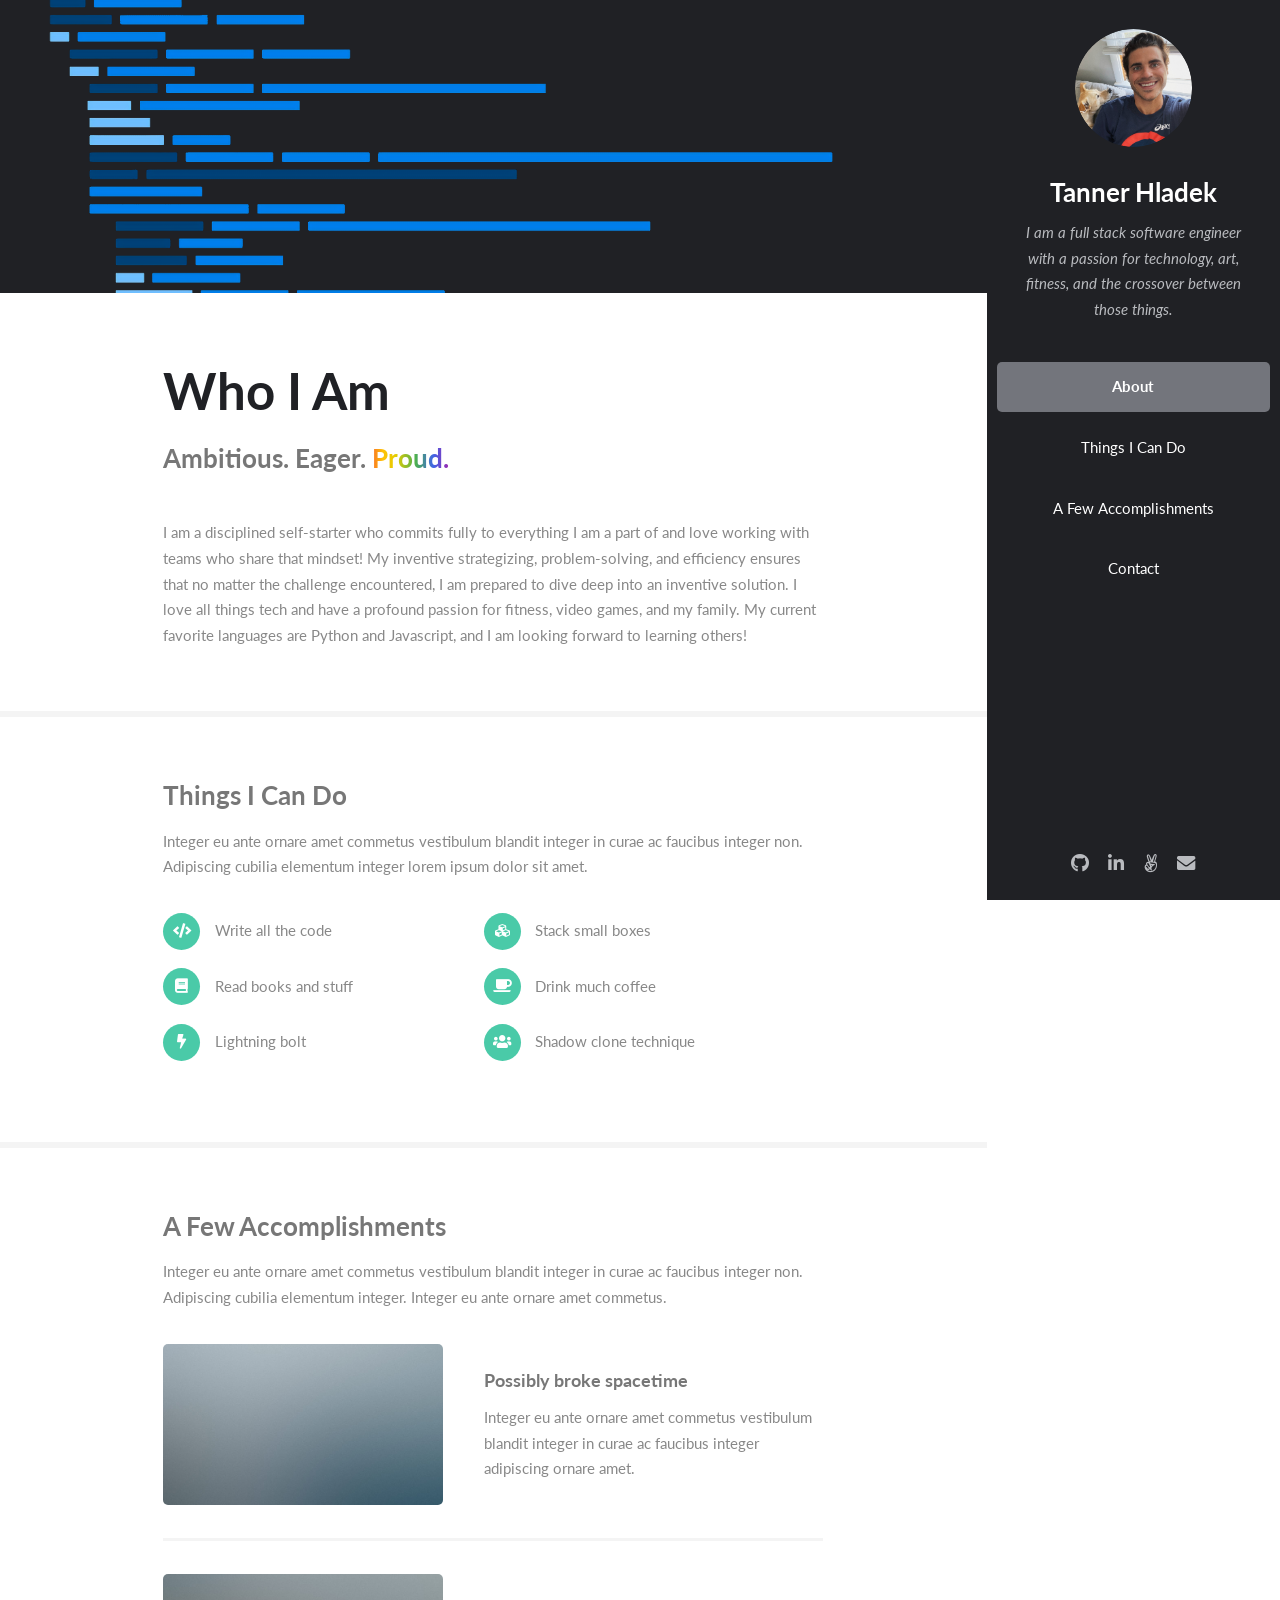
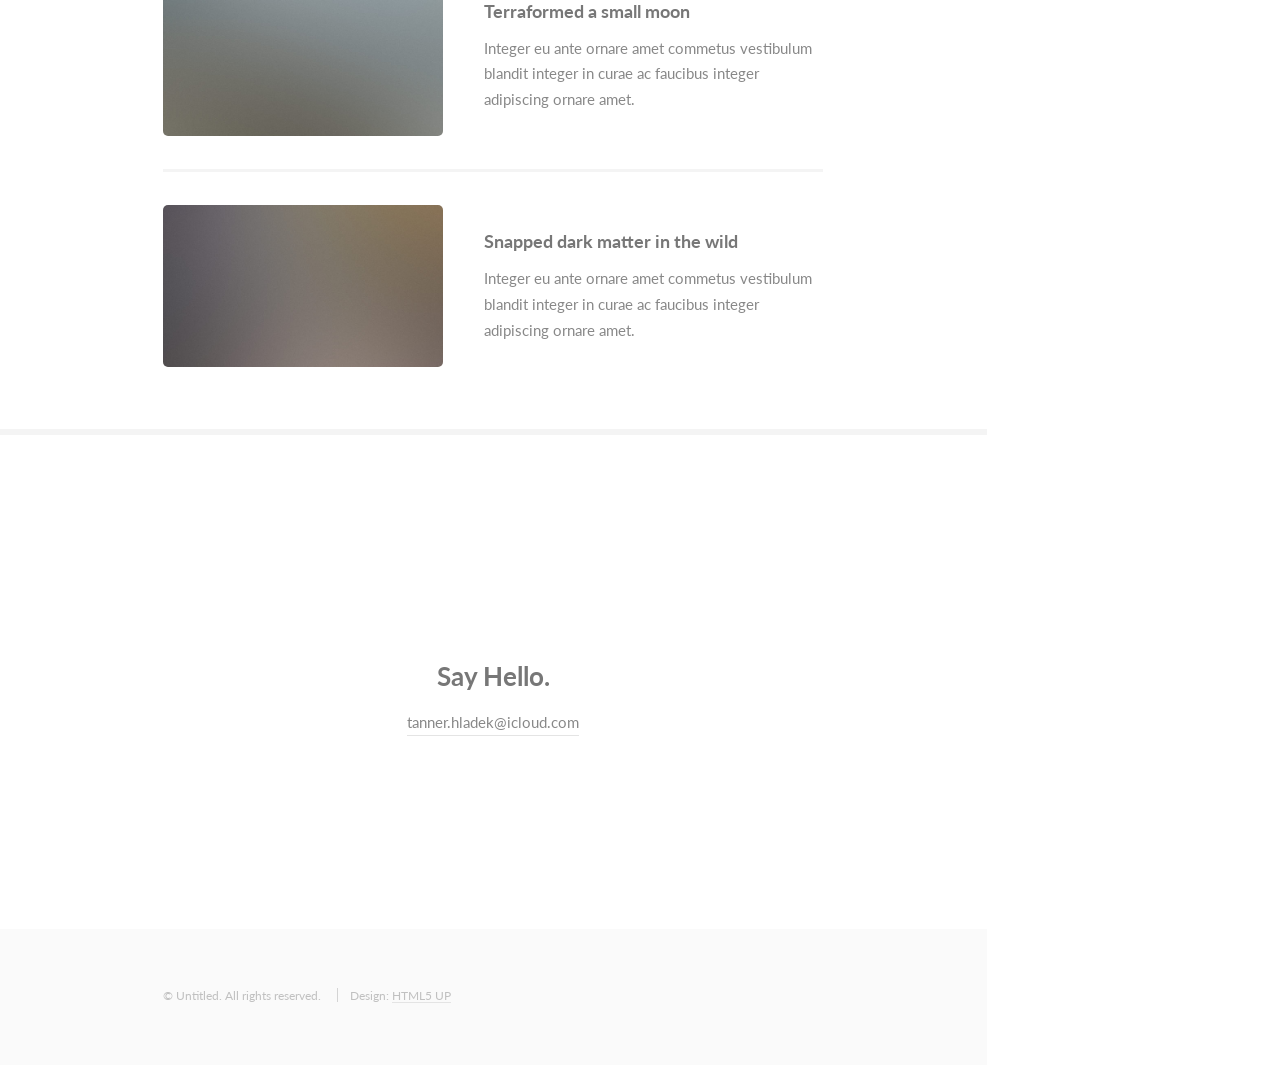
==== commit b15302d4: "about me section updated" ====
--- a/index.html
+++ b/index.html
@@ -56,14 +56,15 @@
 				</div>
 				<div class="container">
 					<header class="major">
-						<h2>Read Only</h2>
-						<p>Just an incredibly simple responsive site<br />
-							template freebie by <a href="http://html5up.net">HTML5 UP</a>.</p>
+						<h2>Who I Am</h2>
+						<p>Ambitious. Eager.<span id="pride-gradient"> Proud.</span></p>
 					</header>
-					<p>Faucibus sed lobortis aliquam lorem blandit. Lorem eu nunc metus col. Commodo id in arcu ante lorem
-						ipsum sed accumsan erat praesent faucibus commodo ac mi lacus. Adipiscing mi ac commodo. Vis aliquet
-						tortor ultricies non ante erat nunc integer eu ante ornare amet commetus vestibulum blandit integer in
-						curae ac faucibus integer non. Adipiscing cubilia elementum.</p>
+					<p>I am a disciplined self-starter who commits fully to everything I am a part of and love working with teams
+						who share that mindset!
+						My inventive strategizing, problem-solving, and efficiency ensures that no matter the challenge encountered,
+						I am prepared to dive deep into an inventive solution.
+						I love all things tech and have a profound passion for fitness, video games, and my family. My current
+						favorite languages are Python and Javascript, and I am looking forward to learning others!</p>
 				</div>
 			</section>
 
--- a/assets/css/main.css
+++ b/assets/css/main.css
@@ -1785,7 +1785,7 @@
 	}
 
 	header.major h2 {
-		color: #4acaa8;
+		color: rgb(32, 33, 37);
 		font-size: 3.5em;
 	}
 
@@ -3079,7 +3079,7 @@
 					}
 
 					#titleBar .toggle:before {
-						background: #4acaa8;
+						background: rgb(115, 117, 124);
 						color: #ffffff;
 						content: '\f0c9';
 						display: block;
@@ -3338,3 +3338,15 @@
 	.image.main {
 		background-color: rgb(32, 33, 37);
 	}
+
+	#pride-gradient {
+		background-color: black;
+		background:-moz-linear-gradient(0deg, rgba(244, 67, 54, 1) 0%, rgba(255, 193, 7, 1) 20%, rgb(228, 205, 0) 36%, rgba(76, 175, 80, 1) 60%, rgba(64, 101, 230, 1) 81%, rgba(156, 39, 176, 1) 100%);
+		background:-webkit-linear-gradient(0deg, rgba(244, 67, 54, 1) 0%, rgba(255, 193, 7, 1) 20%, rgb(228, 205, 0) 36%, rgba(76, 175, 80, 1) 60%, rgba(64, 101, 230, 1) 81%, rgba(156, 39, 176, 1) 100%);
+		background-size: 100%;
+		background-repeat: repeat;
+		-webkit-background-clip: text;
+  		-webkit-text-fill-color: transparent;
+  		-moz-background-clip: text;
+  		-moz-text-fill-color: transparent;
+	}
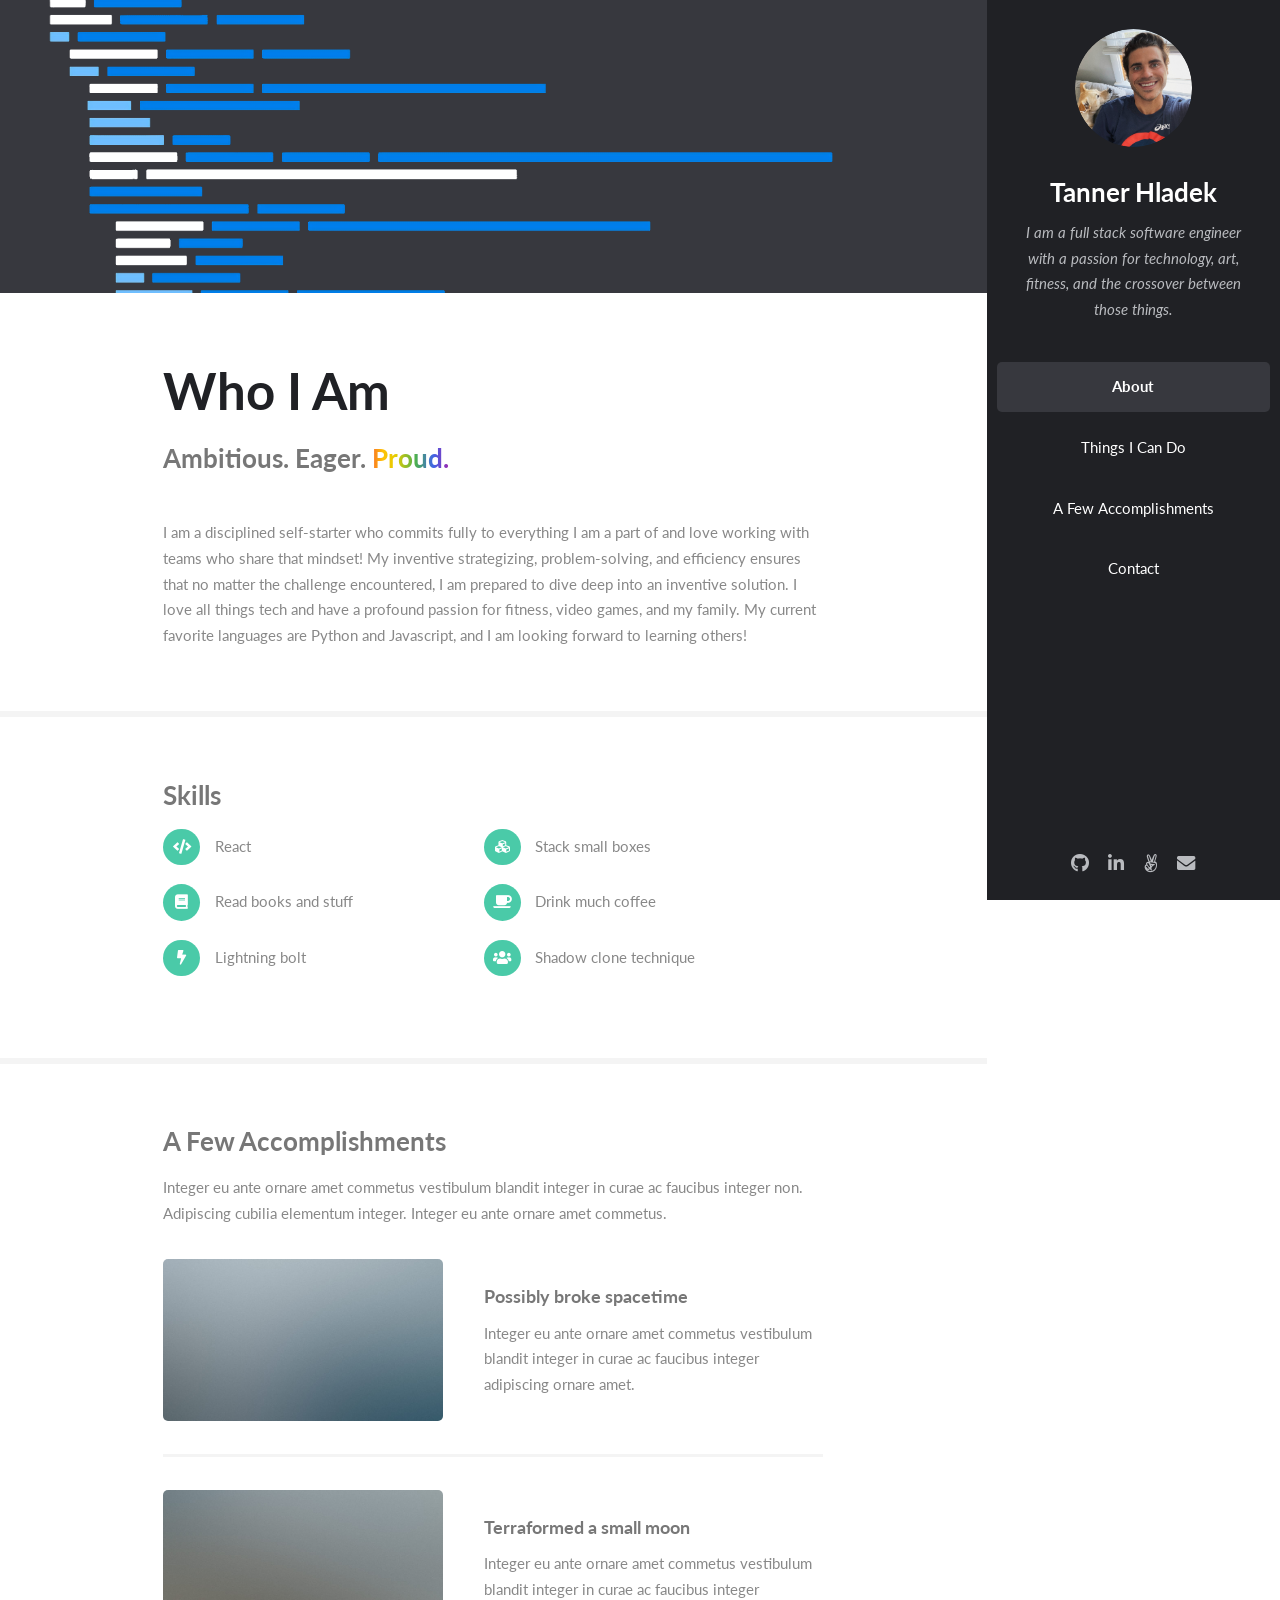
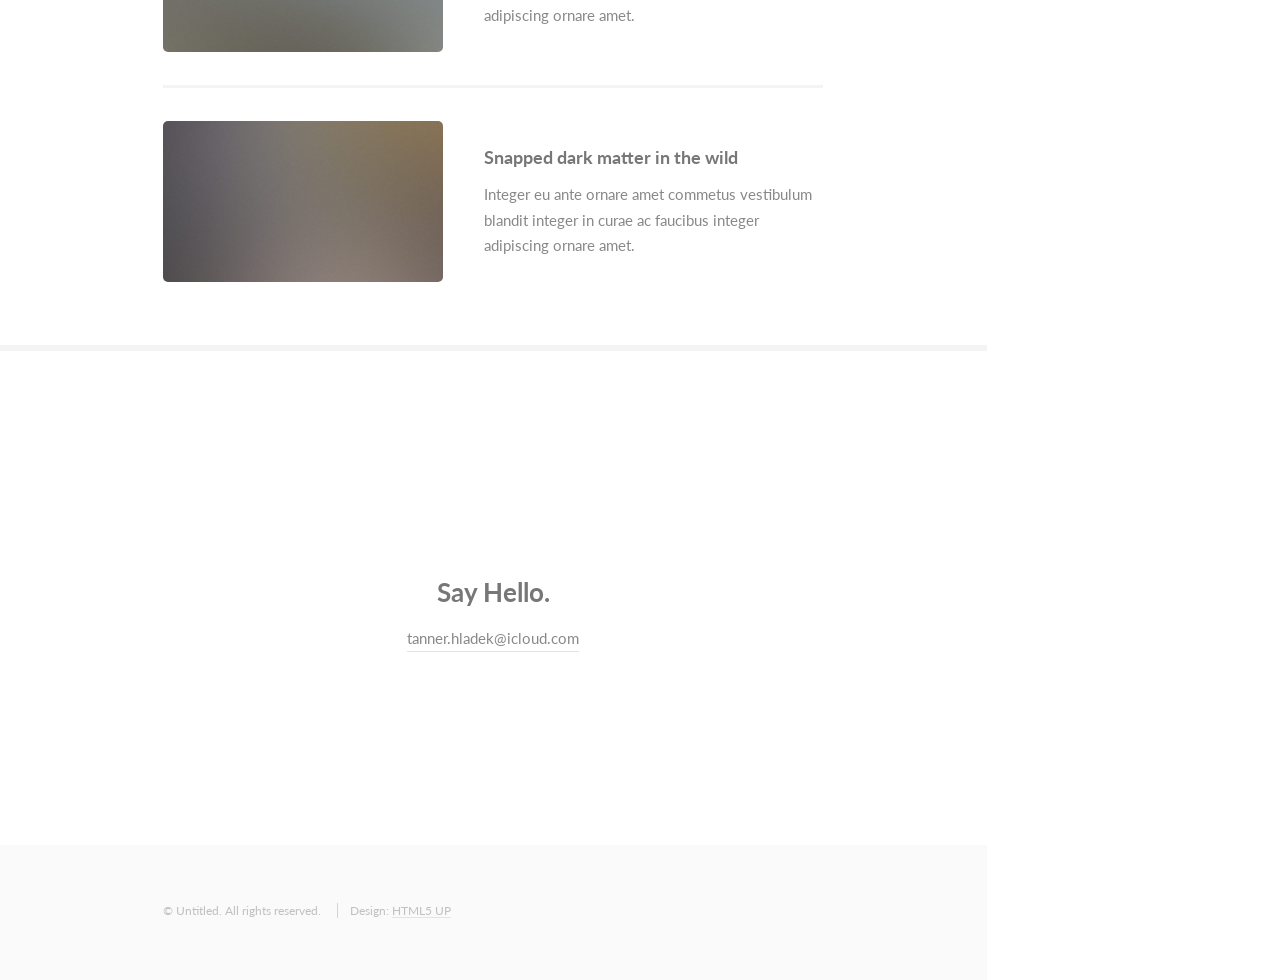
==== commit d8fa7aed: "portfolio site updates" ====
--- a/index.html
+++ b/index.html
@@ -71,11 +71,11 @@
 			<!-- Two -->
 			<section id="two">
 				<div class="container">
-					<h3>Things I Can Do</h3>
-					<p>Integer eu ante ornare amet commetus vestibulum blandit integer in curae ac faucibus integer non.
-						Adipiscing cubilia elementum integer lorem ipsum dolor sit amet.</p>
+					<h3>Skills</h3>
+					<!-- <p>Integer eu ante ornare amet commetus vestibulum blandit integer in curae ac faucibus integer non.
+						Adipiscing cubilia elementum integer lorem ipsum dolor sit amet.</p> -->
 					<ul class="feature-icons">
-						<li class="icon solid fa-code">Write all the code</li>
+						<li class="icon solid fa-code">React</li>
 						<li class="icon solid fa-cubes">Stack small boxes</li>
 						<li class="icon solid fa-book">Read books and stuff</li>
 						<li class="icon solid fa-coffee">Drink much coffee</li>
--- a/assets/css/main.css
+++ b/assets/css/main.css
@@ -2808,7 +2808,7 @@
 					}
 
 						#header > nav ul li a.active {
-							background: rgb(115, 117, 124);
+							background: rgb(55, 56, 62);
 							border-radius: 5px;
 							font-weight: bold;
 							color: white !important;
@@ -3079,7 +3079,7 @@
 					}
 
 					#titleBar .toggle:before {
-						background: rgb(115, 117, 124);
+						/* background: rgb(55, 56, 62); */
 						color: #ffffff;
 						content: '\f0c9';
 						display: block;
@@ -3336,7 +3336,7 @@
 	}
 
 	.image.main {
-		background-color: rgb(32, 33, 37);
+		background-color: rgb(55, 56, 62);
 	}
 
 	#pride-gradient {
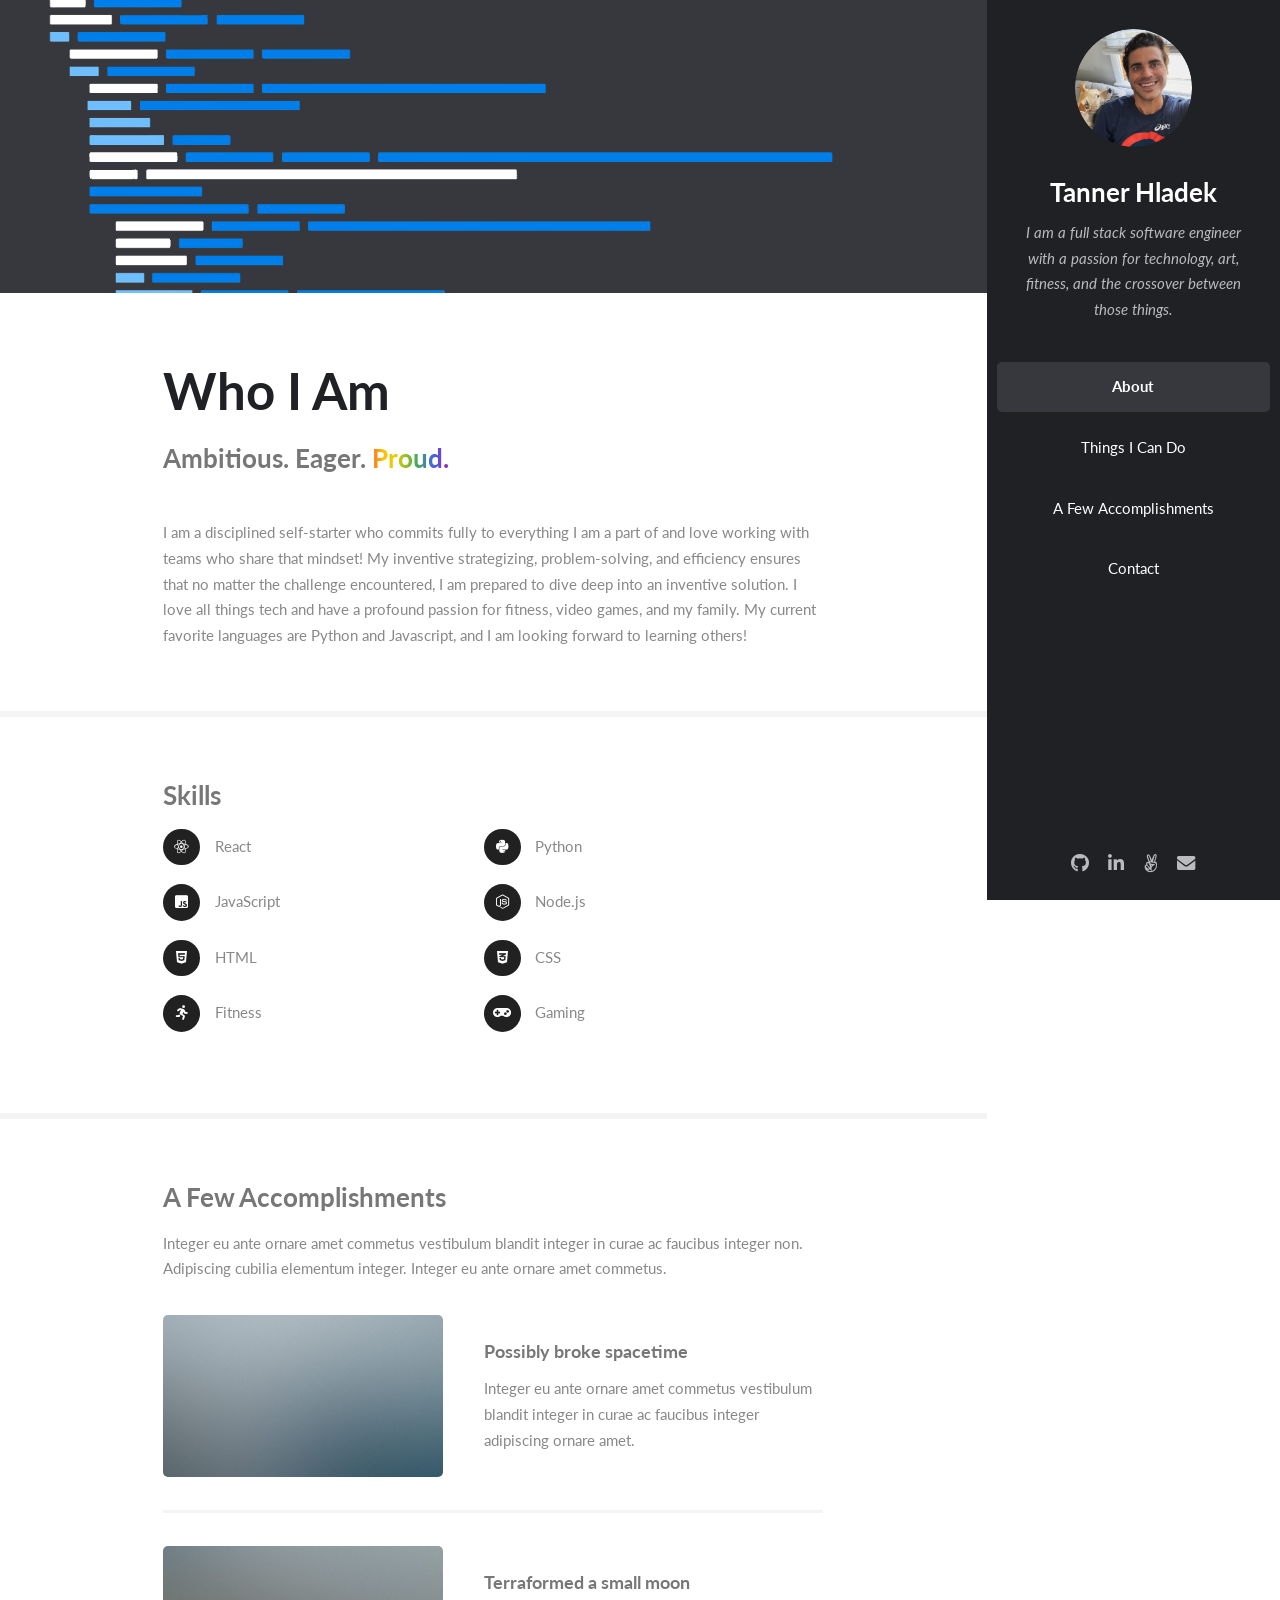
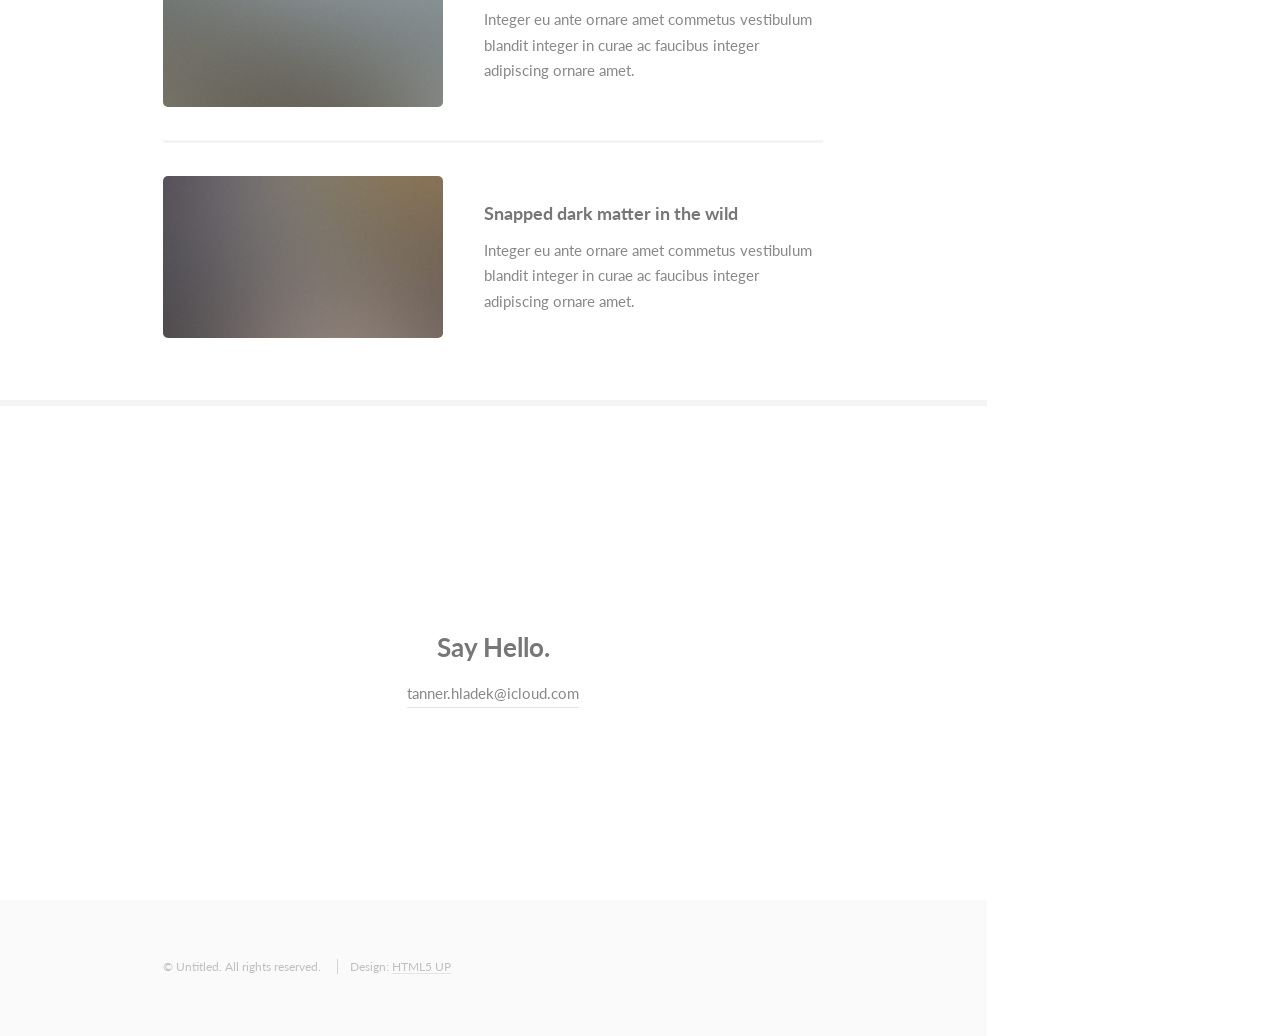
==== commit 04a3e22c: "updated skills section" ====
--- a/index.html
+++ b/index.html
@@ -75,12 +75,14 @@
 					<!-- <p>Integer eu ante ornare amet commetus vestibulum blandit integer in curae ac faucibus integer non.
 						Adipiscing cubilia elementum integer lorem ipsum dolor sit amet.</p> -->
 					<ul class="feature-icons">
-						<li class="icon solid fa-code">React</li>
-						<li class="icon solid fa-cubes">Stack small boxes</li>
-						<li class="icon solid fa-book">Read books and stuff</li>
-						<li class="icon solid fa-coffee">Drink much coffee</li>
-						<li class="icon solid fa-bolt">Lightning bolt</li>
-						<li class="icon solid fa-users">Shadow clone technique</li>
+						<li class="icon brands fa-react">React</li>
+						<li class="icon brands fa-python">Python</li>
+						<li class="icon brands fa-js-square">JavaScript</li>
+						<li class="icon brands fa-node-js">Node.js</li>
+						<li class="icon brands fa-html5">HTML</li>
+						<li class="icon brands fa-css3-alt">CSS</li>
+						<li class="icon solid fa-running">Fitness</li>
+						<li class="icon solid fa-gamepad">Gaming</li>
 					</ul>
 				</div>
 			</section>
--- a/assets/css/main.css
+++ b/assets/css/main.css
@@ -2044,6 +2044,7 @@
 
 		.icon.brands:before {
 			font-family: 'Font Awesome 5 Brands';
+			/* font-weight: 700; */
 		}
 
 /* Image */
@@ -2402,7 +2403,7 @@
 			}
 
 			ul.feature-icons li:before {
-				background: #4acaa8;
+				background: rgb(32, 33, 32);
 				border-radius: 100%;
 				color: #ffffff;
 				display: block;
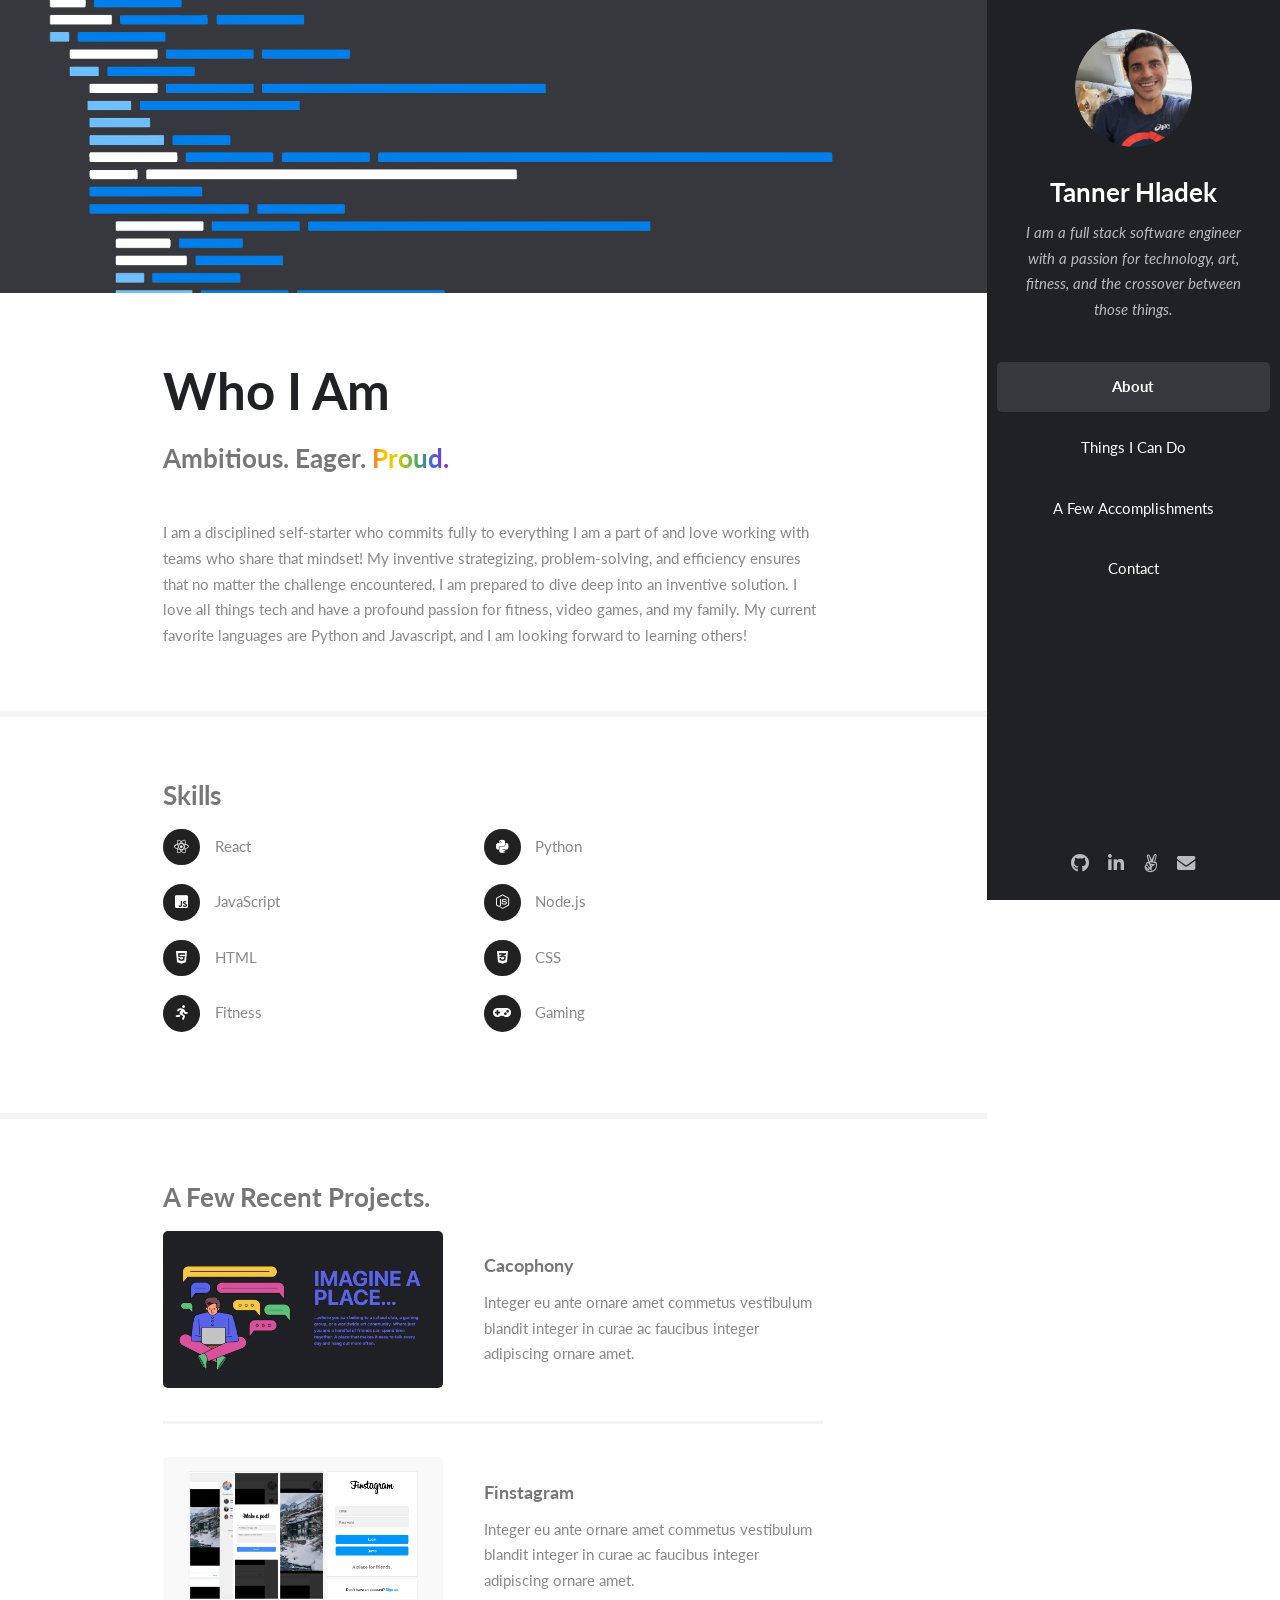
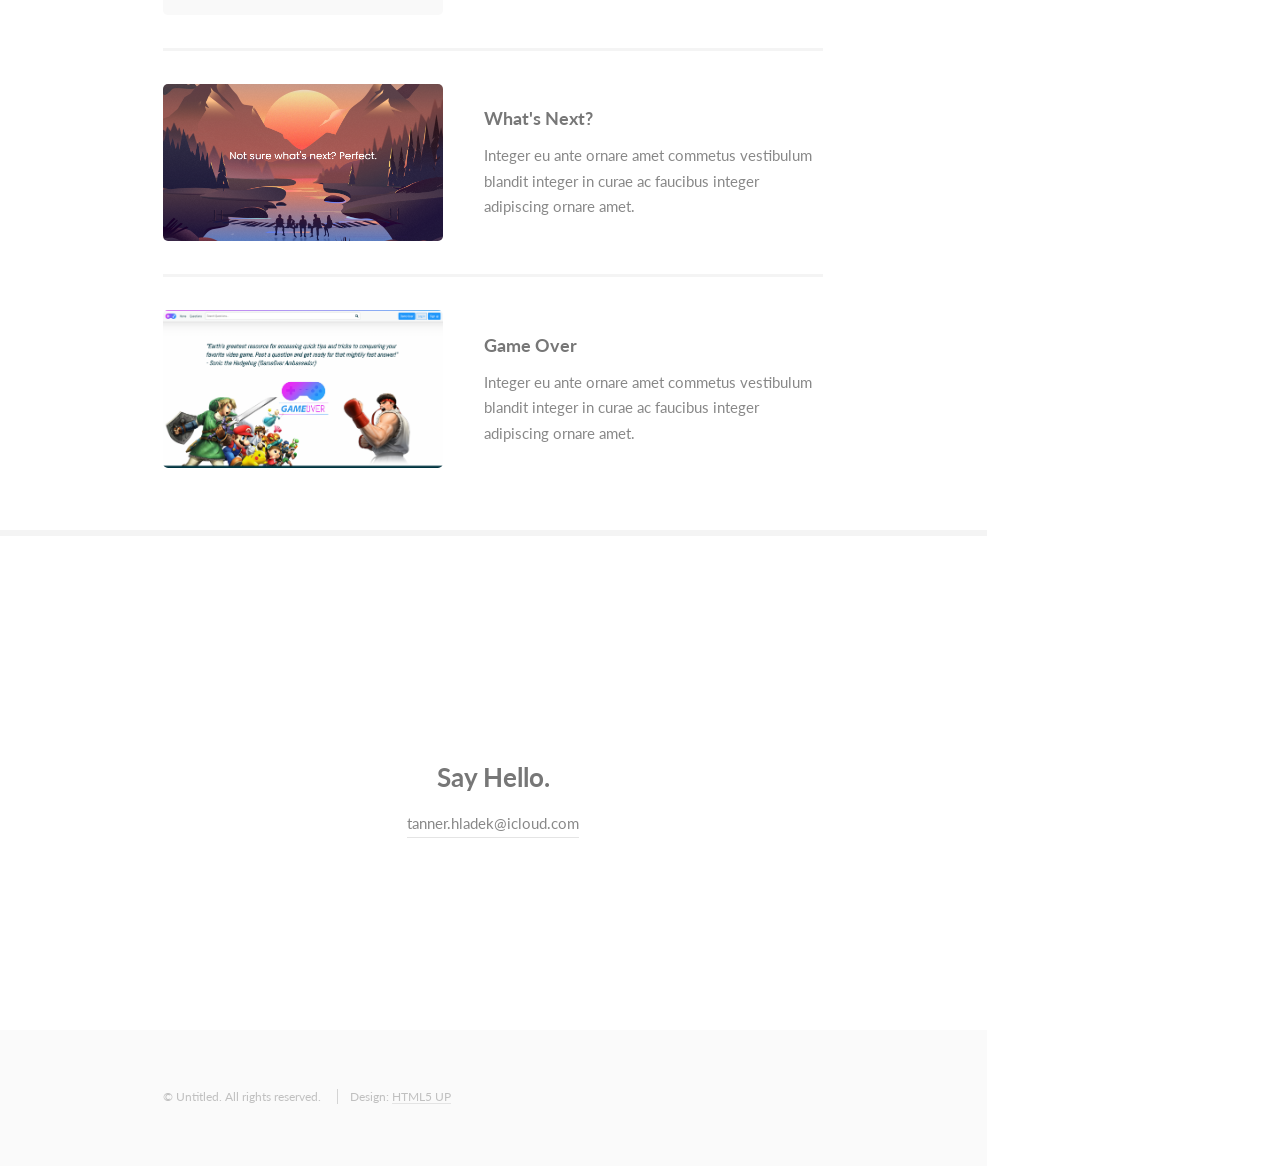
==== commit 4fe7a220: "project preview image thumbnails updated" ====
--- a/index.html
+++ b/index.html
@@ -90,30 +90,38 @@
 			<!-- Three -->
 			<section id="three">
 				<div class="container">
-					<h3>A Few Accomplishments</h3>
-					<p>Integer eu ante ornare amet commetus vestibulum blandit integer in curae ac faucibus integer non.
-						Adipiscing cubilia elementum integer. Integer eu ante ornare amet commetus.</p>
+					<h3>A Few Recent Projects.</h3>
+					<!-- <p>Integer eu ante ornare amet commetus vestibulum blandit integer in curae ac faucibus integer non.
+						Adipiscing cubilia elementum integer. Integer eu ante ornare amet commetus.</p> -->
 					<div class="features">
 						<article>
-							<a href="#" class="image"><img src="images/pic01.jpg" alt="" /></a>
+							<a href="https://cacophony-chat.herokuapp.com/" class="image"><img src="./images/pic01.png" alt="cacophony-chat" /></a>
 							<div class="inner">
-								<h4>Possibly broke spacetime</h4>
+								<h4>Cacophony</h4>
 								<p>Integer eu ante ornare amet commetus vestibulum blandit integer in curae ac faucibus integer
 									adipiscing ornare amet.</p>
 							</div>
 						</article>
 						<article>
-							<a href="#" class="image"><img src="images/pic02.jpg" alt="" /></a>
+							<a href="https://finstagram-social.herokuapp.com/" class="image"><img src="./images/pic02.png" alt="finstagram-social" /></a>
 							<div class="inner">
-								<h4>Terraformed a small moon</h4>
+								<h4>Finstagram</h4>
 								<p>Integer eu ante ornare amet commetus vestibulum blandit integer in curae ac faucibus integer
 									adipiscing ornare amet.</p>
 							</div>
 						</article>
 						<article>
-							<a href="#" class="image"><img src="images/pic03.jpg" alt="" /></a>
+							<a href="https://whats-next-react-express-solo.herokuapp.com/" class="image"><img src="./images/pic03.png" alt="" /></a>
 							<div class="inner">
-								<h4>Snapped dark matter in the wild</h4>
+								<h4>What's Next?</h4>
+								<p>Integer eu ante ornare amet commetus vestibulum blandit integer in curae ac faucibus integer
+									adipiscing ornare amet.</p>
+							</div>
+						</article>
+						<article>
+							<a href="https://game-over-app.herokuapp.com/" class="image"><img src="./images/pic04.png" alt="game-over-app" /></a>
+							<div class="inner">
+								<h4>Game Over</h4>
 								<p>Integer eu ante ornare amet commetus vestibulum blandit integer in curae ac faucibus integer
 									adipiscing ornare amet.</p>
 							</div>
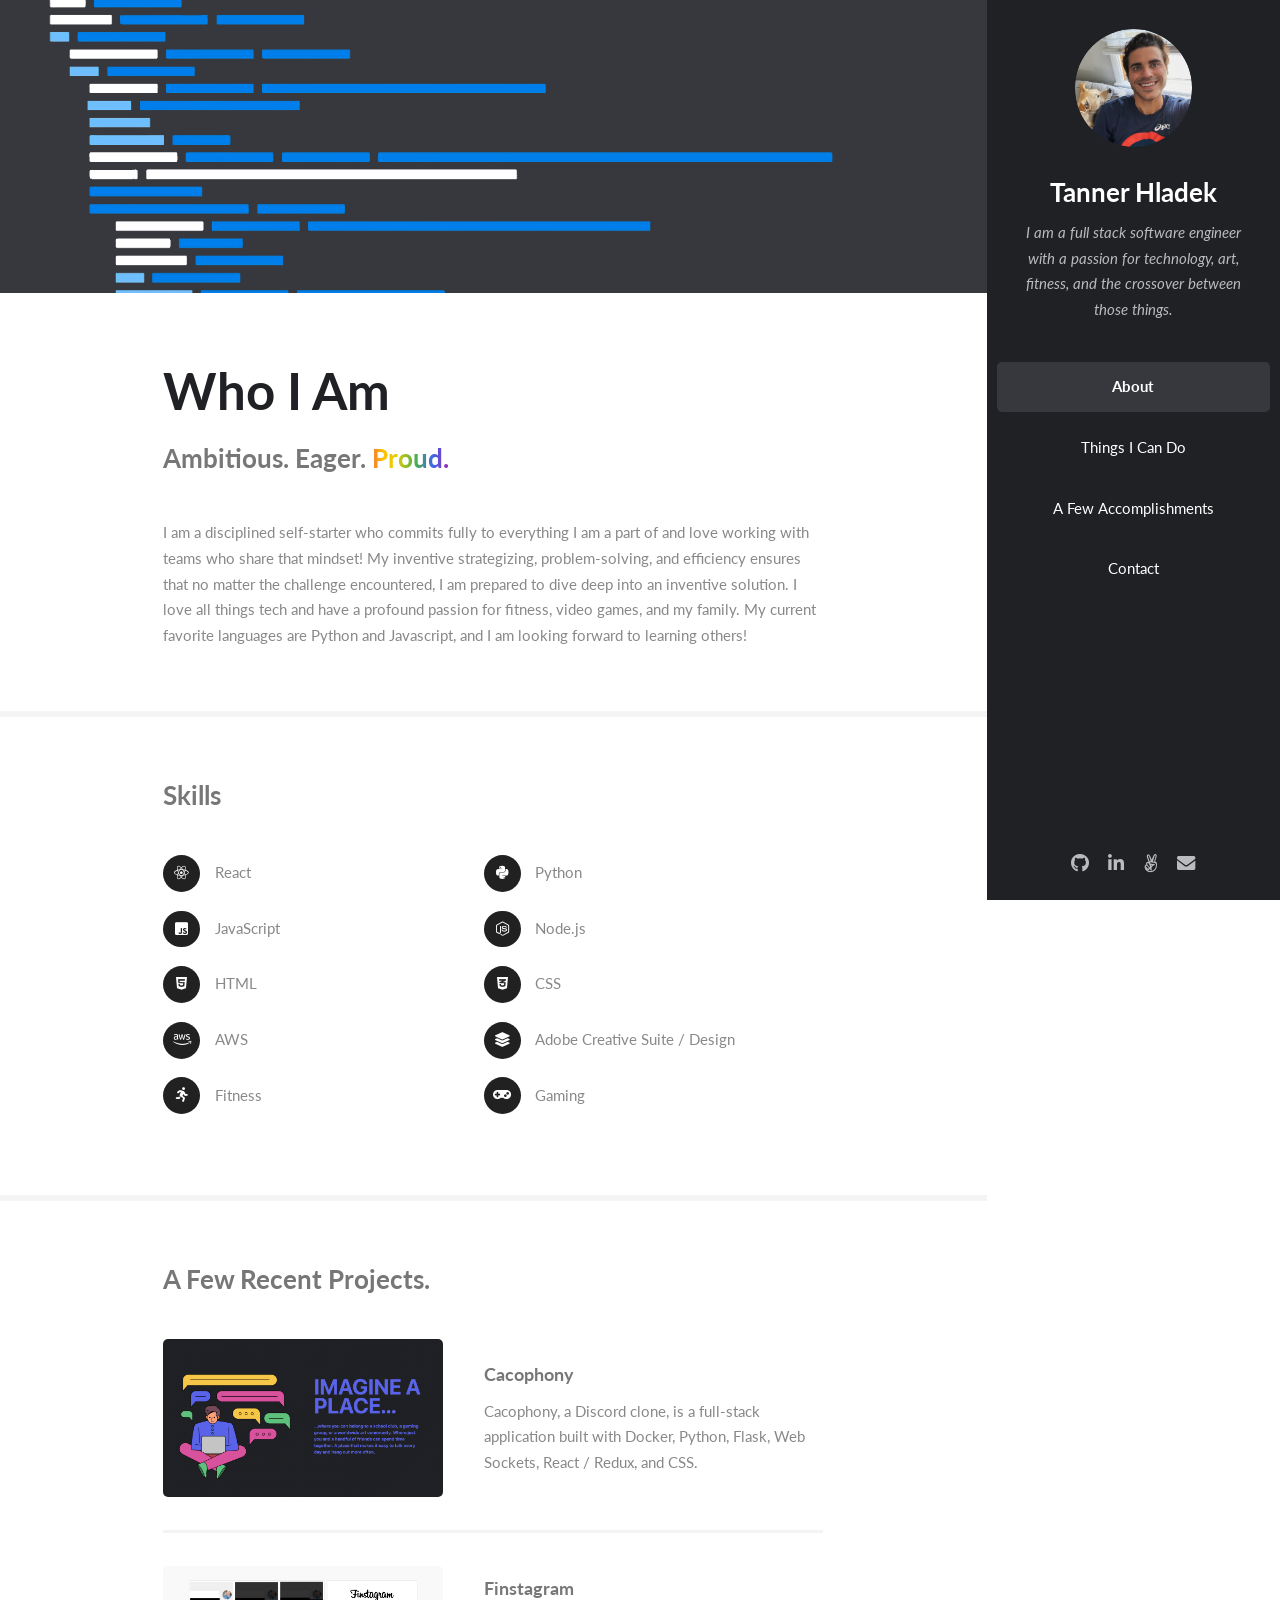
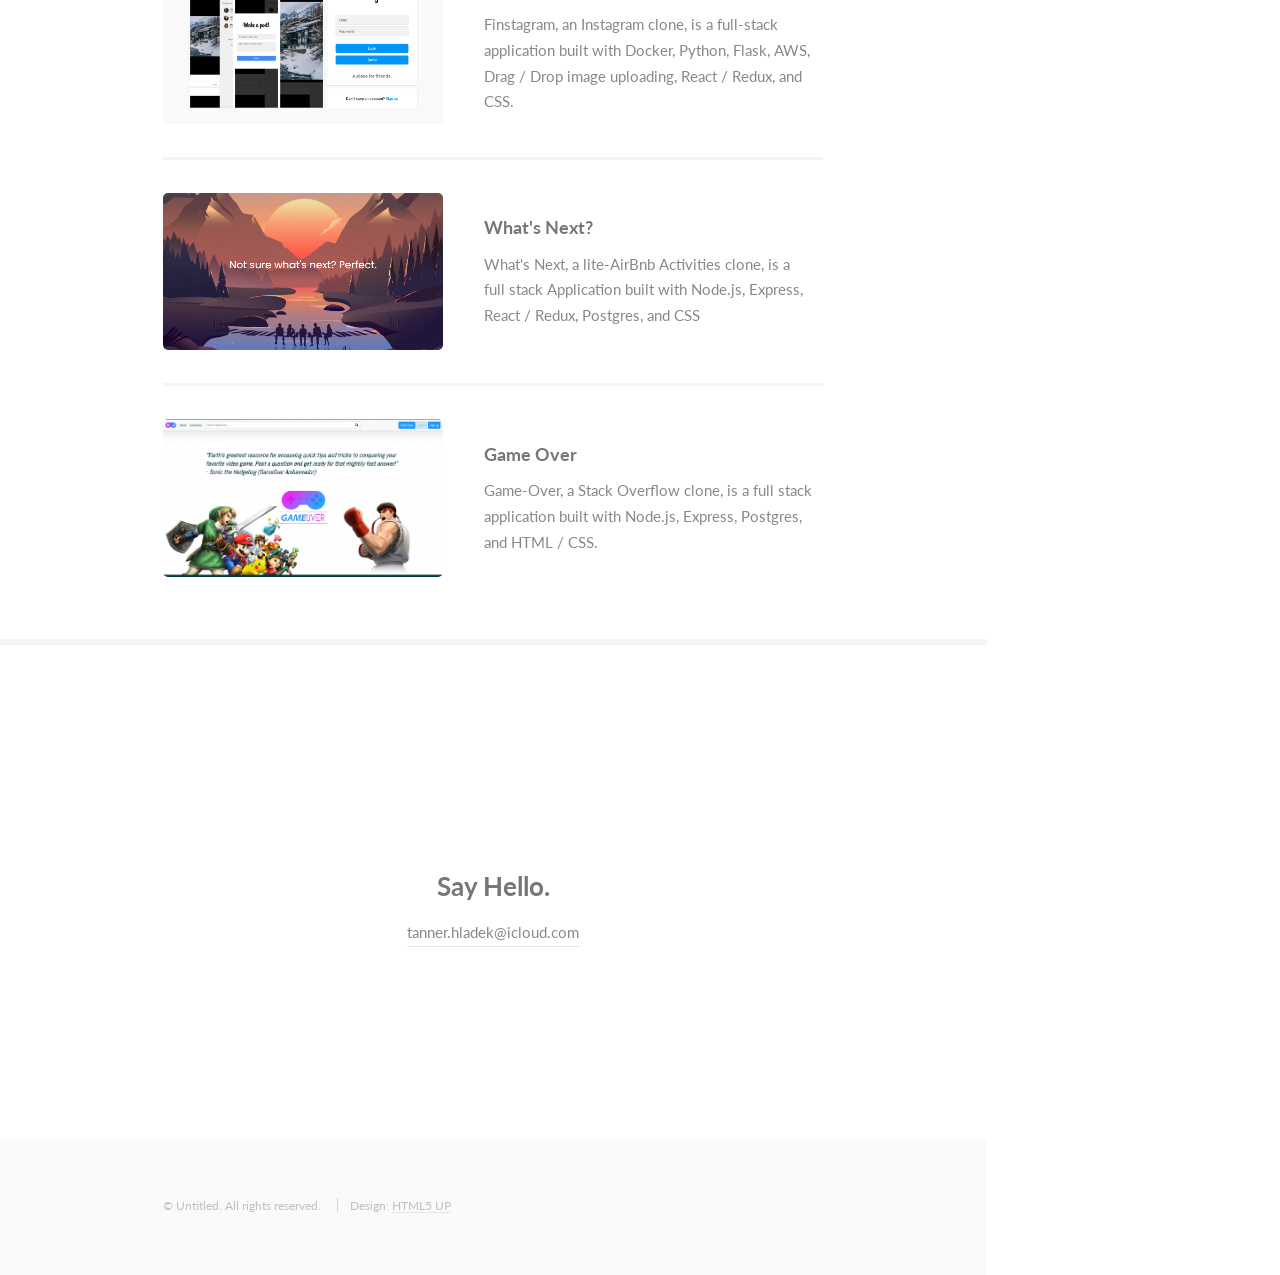
==== commit 698e21f7: "updated skills and projects section" ====
--- a/index.html
+++ b/index.html
@@ -71,7 +71,7 @@
 			<!-- Two -->
 			<section id="two">
 				<div class="container">
-					<h3>Skills</h3>
+					<h3 id='title-container'>Skills</h3>
 					<!-- <p>Integer eu ante ornare amet commetus vestibulum blandit integer in curae ac faucibus integer non.
 						Adipiscing cubilia elementum integer lorem ipsum dolor sit amet.</p> -->
 					<ul class="feature-icons">
@@ -81,6 +81,8 @@
 						<li class="icon brands fa-node-js">Node.js</li>
 						<li class="icon brands fa-html5">HTML</li>
 						<li class="icon brands fa-css3-alt">CSS</li>
+						<li class="icon brands fa-aws">AWS</li>
+						<li class="icon solid fa-layer-group">Adobe Creative Suite / Design</li>
 						<li class="icon solid fa-running">Fitness</li>
 						<li class="icon solid fa-gamepad">Gaming</li>
 					</ul>
@@ -90,7 +92,7 @@
 			<!-- Three -->
 			<section id="three">
 				<div class="container">
-					<h3>A Few Recent Projects.</h3>
+					<h3 id='title-container'>A Few Recent Projects.</h3>
 					<!-- <p>Integer eu ante ornare amet commetus vestibulum blandit integer in curae ac faucibus integer non.
 						Adipiscing cubilia elementum integer. Integer eu ante ornare amet commetus.</p> -->
 					<div class="features">
@@ -98,32 +100,28 @@
 							<a href="https://cacophony-chat.herokuapp.com/" class="image"><img src="./images/pic01.png" alt="cacophony-chat" /></a>
 							<div class="inner">
 								<h4>Cacophony</h4>
-								<p>Integer eu ante ornare amet commetus vestibulum blandit integer in curae ac faucibus integer
-									adipiscing ornare amet.</p>
+								<p>Cacophony, a Discord clone, is a full-stack application built with Docker, Python, Flask, Web Sockets, React / Redux, and CSS.</p>
 							</div>
 						</article>
 						<article>
 							<a href="https://finstagram-social.herokuapp.com/" class="image"><img src="./images/pic02.png" alt="finstagram-social" /></a>
 							<div class="inner">
 								<h4>Finstagram</h4>
-								<p>Integer eu ante ornare amet commetus vestibulum blandit integer in curae ac faucibus integer
-									adipiscing ornare amet.</p>
+								<p>Finstagram, an Instagram clone, is a full-stack application built with Docker, Python, Flask, AWS, Drag / Drop image uploading, React / Redux, and CSS.</p>
 							</div>
 						</article>
 						<article>
 							<a href="https://whats-next-react-express-solo.herokuapp.com/" class="image"><img src="./images/pic03.png" alt="" /></a>
 							<div class="inner">
 								<h4>What's Next?</h4>
-								<p>Integer eu ante ornare amet commetus vestibulum blandit integer in curae ac faucibus integer
-									adipiscing ornare amet.</p>
+								<p>What's Next, a lite-AirBnb Activities clone, is a full stack Application built with Node.js, Express, React / Redux, Postgres, and CSS</p>
 							</div>
 						</article>
 						<article>
 							<a href="https://game-over-app.herokuapp.com/" class="image"><img src="./images/pic04.png" alt="game-over-app" /></a>
 							<div class="inner">
 								<h4>Game Over</h4>
-								<p>Integer eu ante ornare amet commetus vestibulum blandit integer in curae ac faucibus integer
-									adipiscing ornare amet.</p>
+								<p>Game-Over, a Stack Overflow clone, is a full stack application built with Node.js, Express, Postgres, and HTML / CSS.</p>
 							</div>
 						</article>
 					</div>
--- a/assets/css/main.css
+++ b/assets/css/main.css
@@ -478,6 +478,7 @@
 				.row.gtr-200.gtr-uniform > * {
 					padding-top: 4em;
 				}
+
 
 		@media screen and (max-width: 1680px) {
 
@@ -3351,3 +3352,7 @@
   		-moz-background-clip: text;
   		-moz-text-fill-color: transparent;
 	}
+
+	#title-container {
+		margin: 0 0 1.6em 0;
+	}
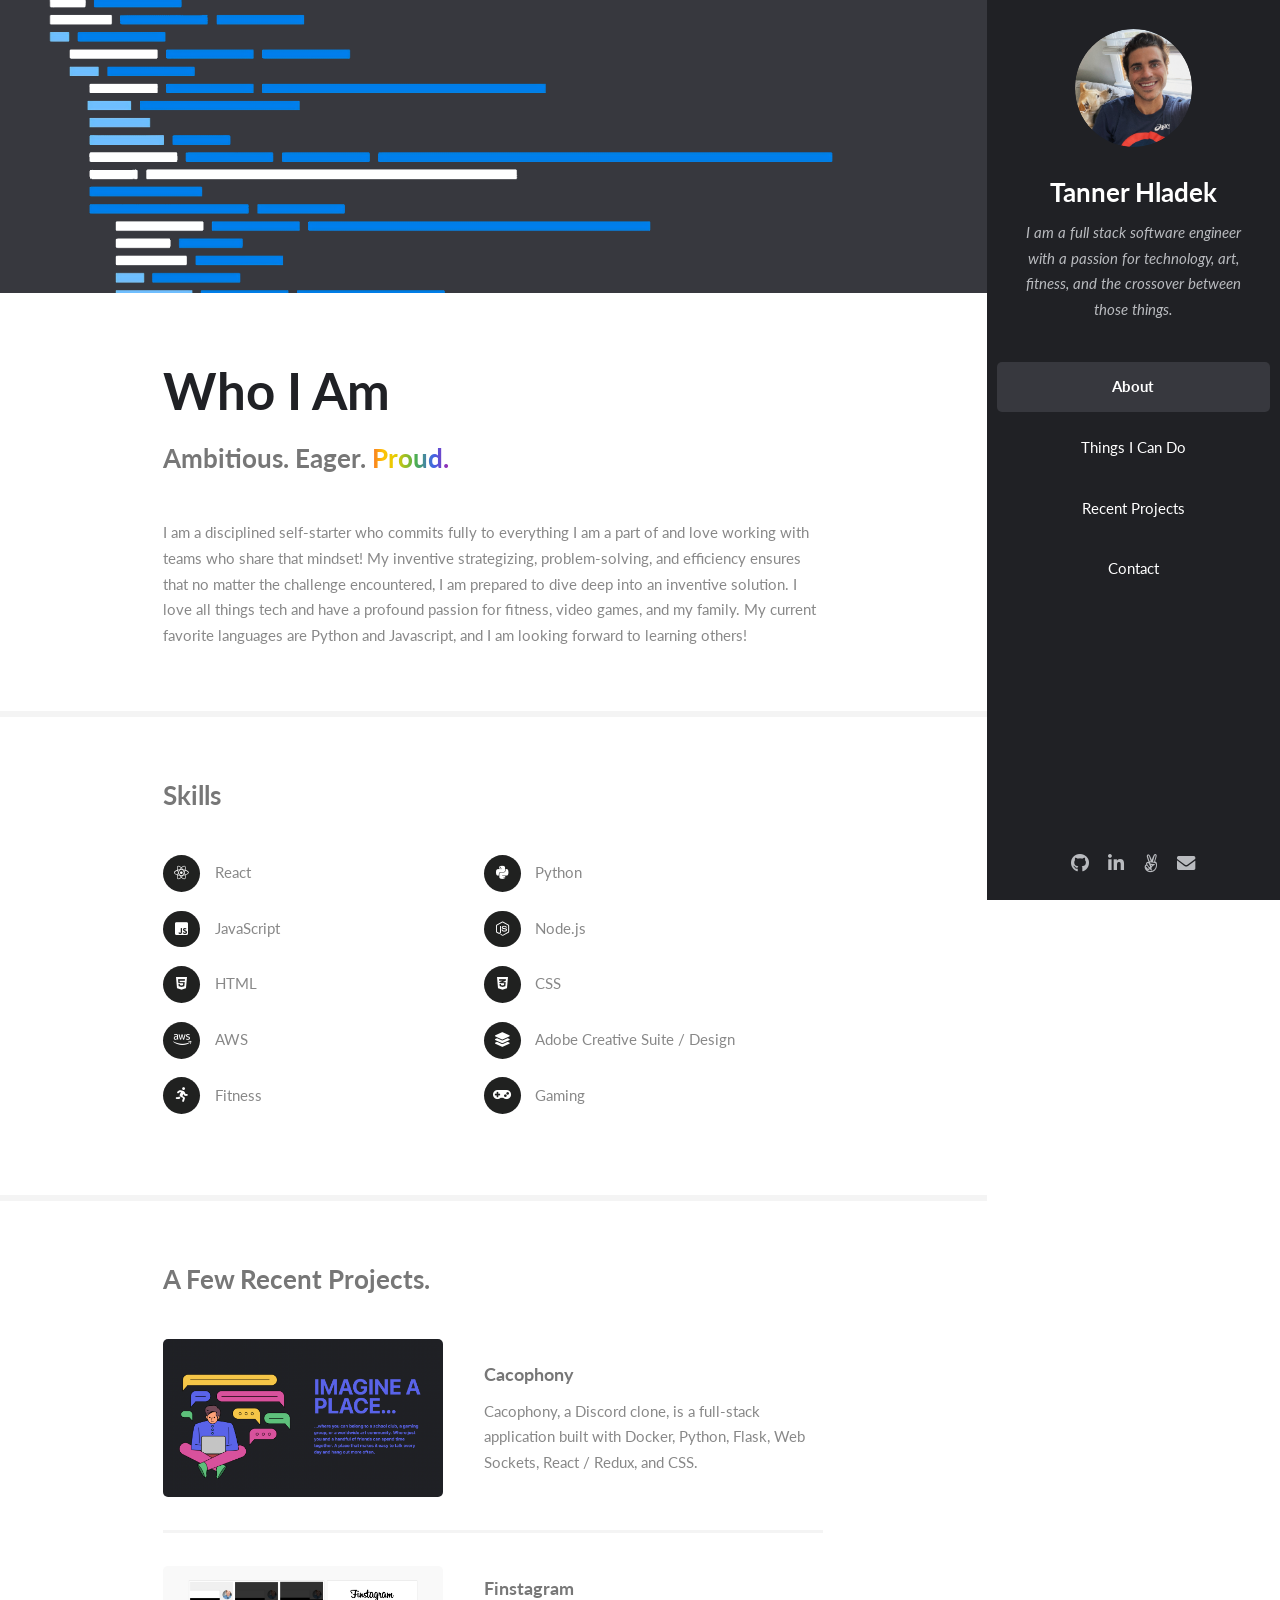
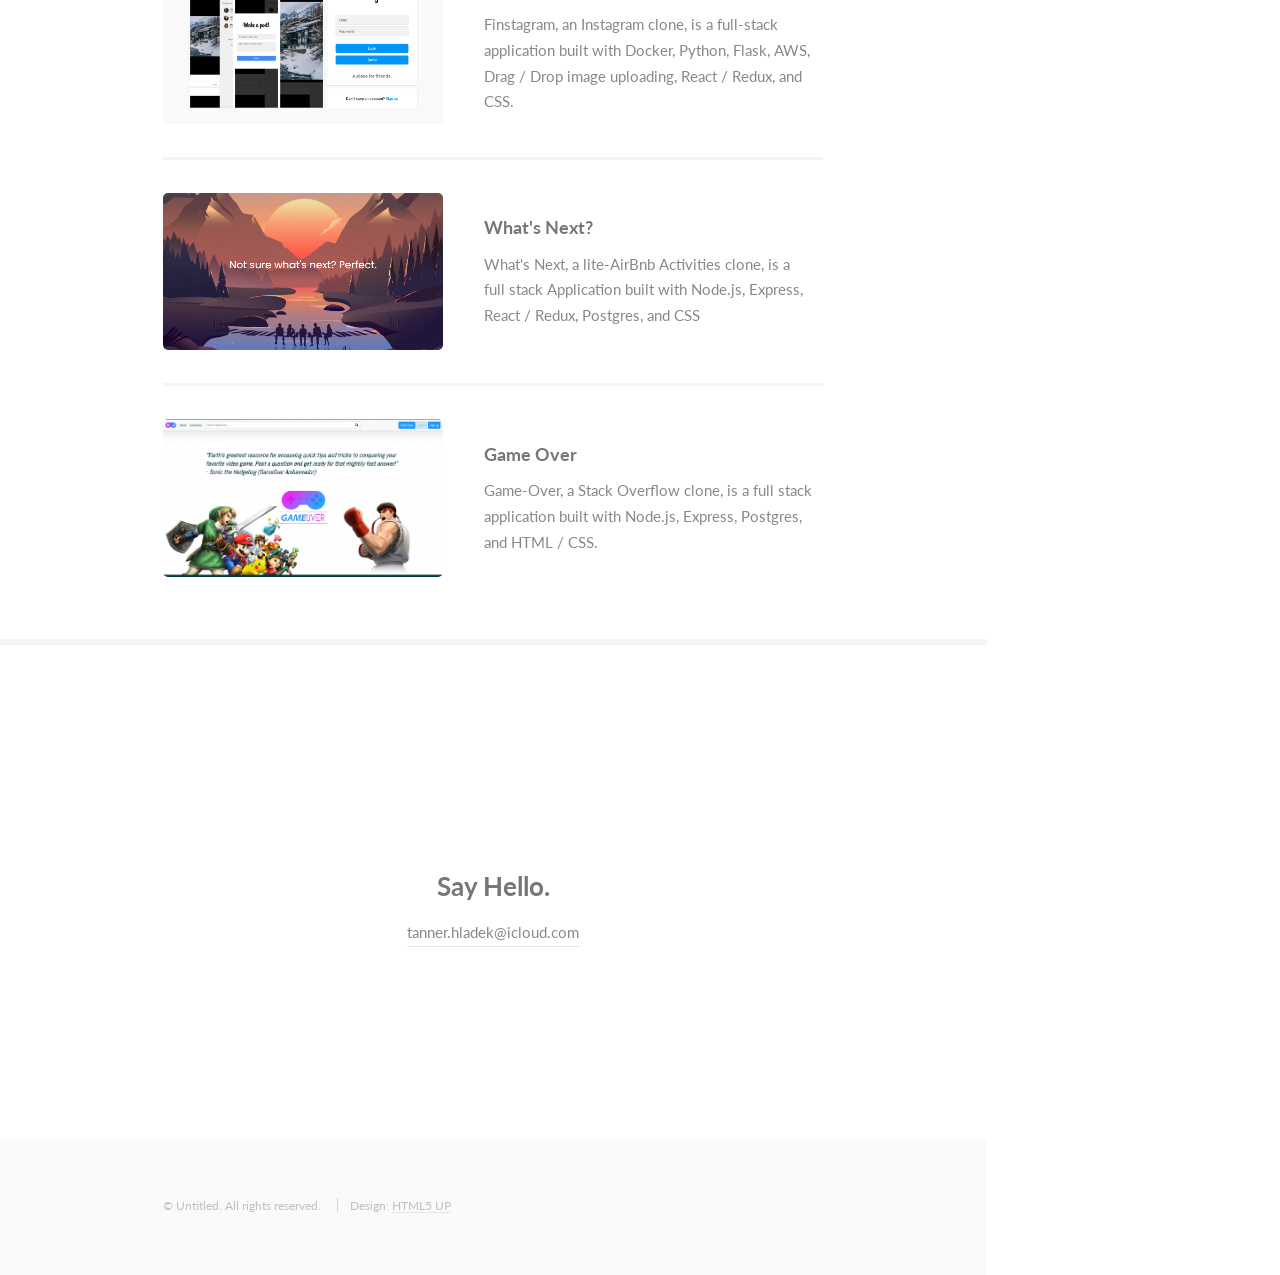
==== commit f4adbcf9: "updated nav-bar verbage" ====
--- a/index.html
+++ b/index.html
@@ -29,7 +29,7 @@
 			<ul>
 				<li><a href="#one" class="active">About</a></li>
 				<li><a href="#two">Things I Can Do</a></li>
-				<li><a href="#three">A Few Accomplishments</a></li>
+				<li><a href="#three">Recent Projects</a></li>
 				<li><a href="#four">Contact</a></li>
 			</ul>
 		</nav>
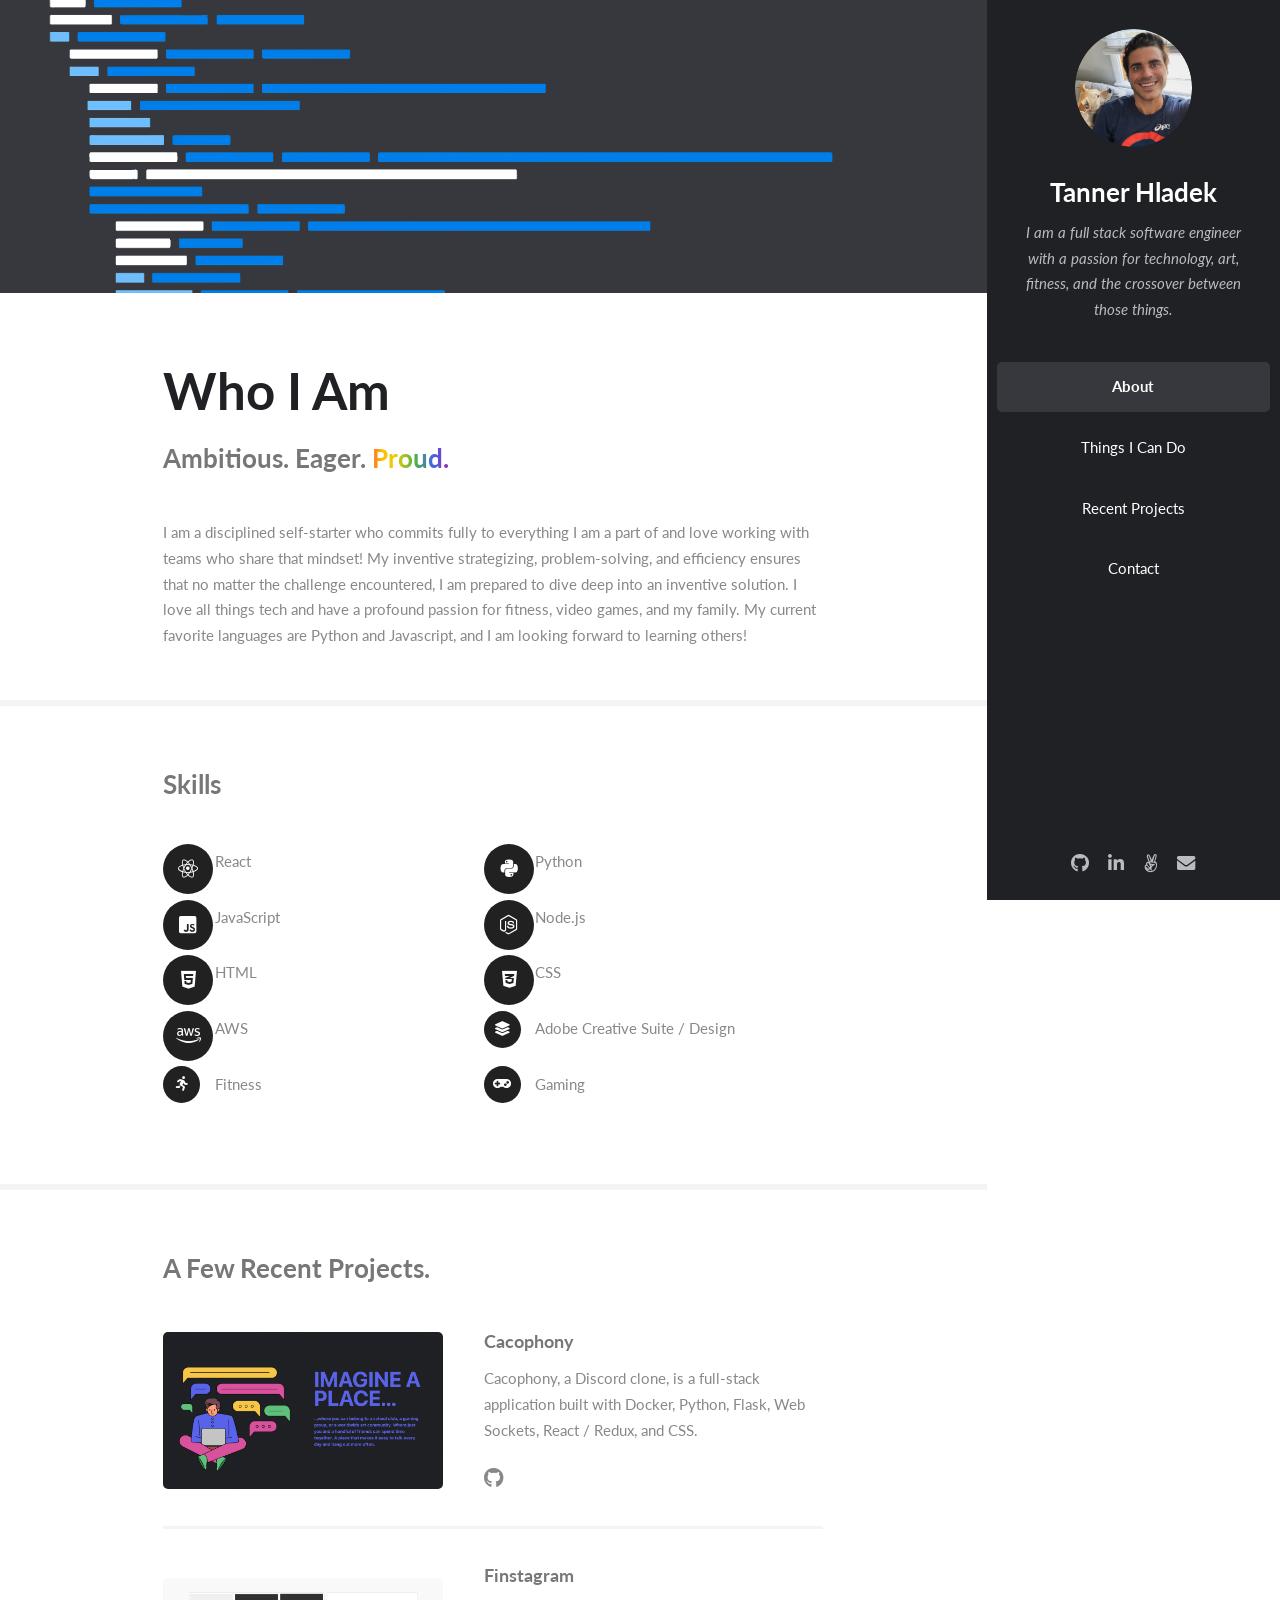
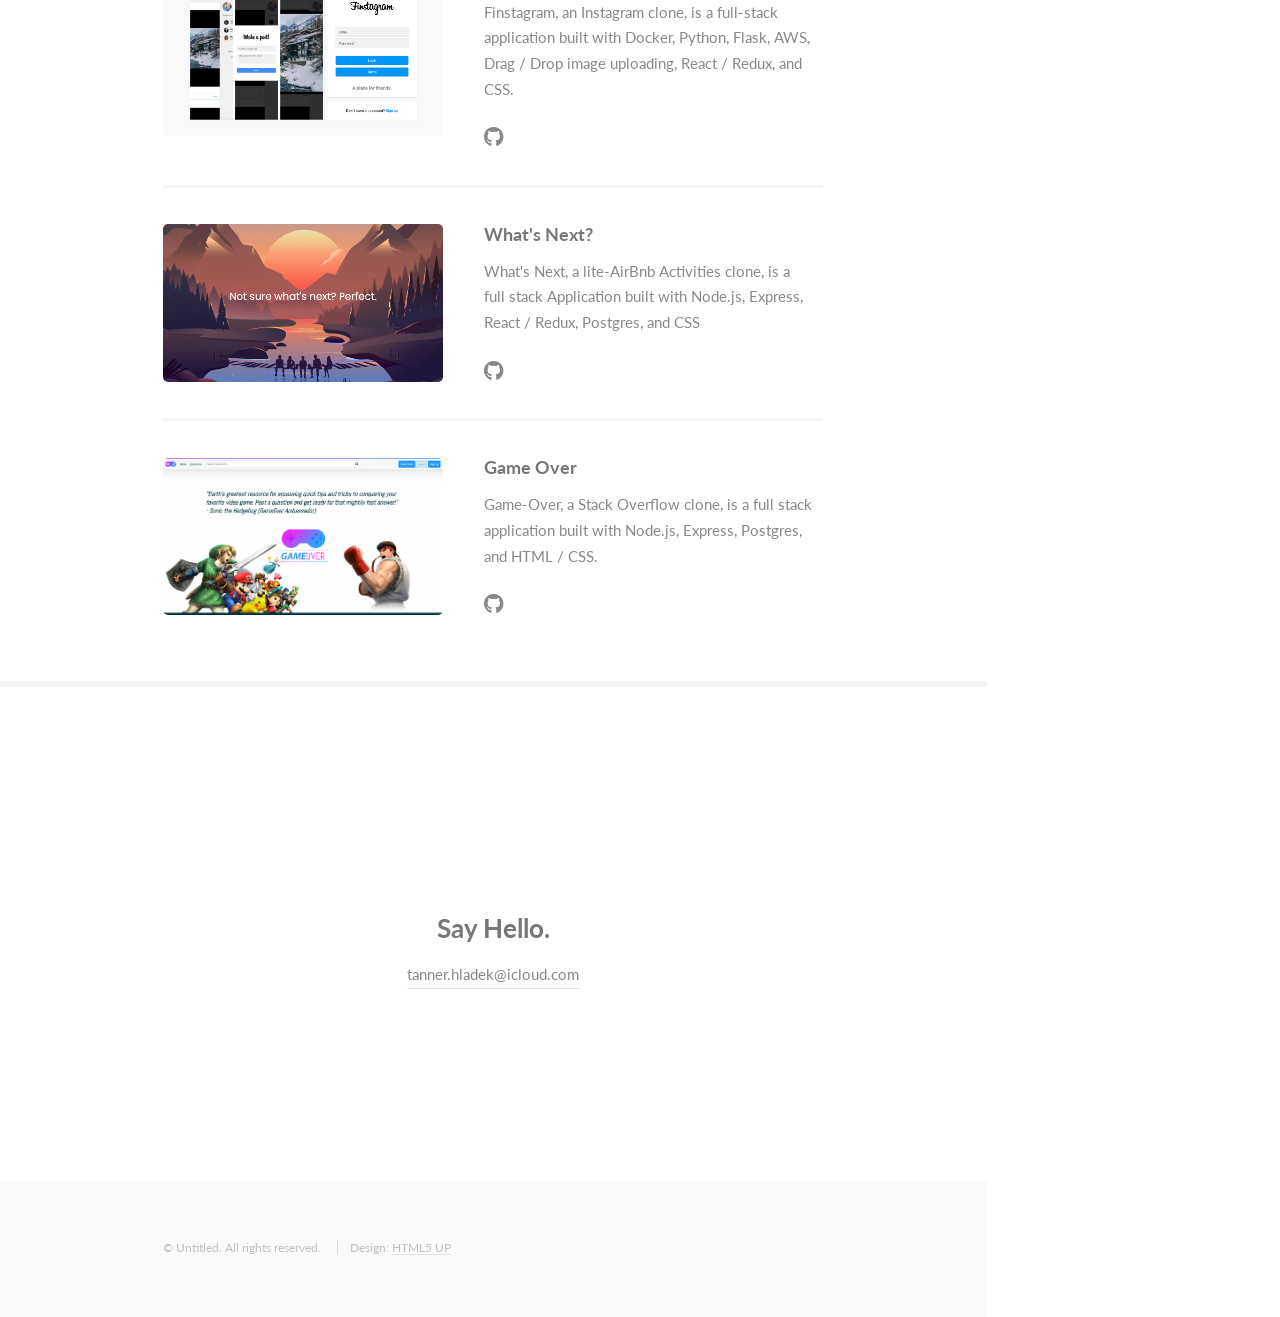
==== commit 221d0864: "basic styling updates and links added for project githubs" ====
--- a/index.html
+++ b/index.html
@@ -35,10 +35,14 @@
 		</nav>
 		<footer>
 			<ul class="icons">
-				<li><a href="https://github.com/tannerhladek" class="icon brands fa-github"><span class="label">Git Hub</span></a></li>
-				<li><a href="www.linkedin.com/in/tannerhladek" class="icon brands fa-linkedin-in"><span class="label">LinkedIn</span></a></li>
-				<li><a href="https://angel.co/u/tanner-hladek-1" class="icon brands fa-angellist"><span class="label">Angel List</span></a></li>
-				<li><a href="mailto:tanner.hladek@icloud.com" class="icon solid fa-envelope"><span class="label">Email</span></a></li>
+				<li><a href="https://github.com/tannerhladek" class="icon brands fa-github"><span class="label">Git
+							Hub</span></a></li>
+				<li><a href="www.linkedin.com/in/tannerhladek" class="icon brands fa-linkedin-in"><span
+							class="label">LinkedIn</span></a></li>
+				<li><a href="https://angel.co/u/tanner-hladek-1" class="icon brands fa-angellist"><span class="label">Angel
+							List</span></a></li>
+				<li><a href="mailto:tanner.hladek@icloud.com" class="icon solid fa-envelope"><span
+							class="label">Email</span></a></li>
 			</ul>
 		</footer>
 	</section>
@@ -59,9 +63,11 @@
 						<h2>Who I Am</h2>
 						<p>Ambitious. Eager.<span id="pride-gradient"> Proud.</span></p>
 					</header>
-					<p>I am a disciplined self-starter who commits fully to everything I am a part of and love working with teams
+					<p>I am a disciplined self-starter who commits fully to everything I am a part of and love working with
+						teams
 						who share that mindset!
-						My inventive strategizing, problem-solving, and efficiency ensures that no matter the challenge encountered,
+						My inventive strategizing, problem-solving, and efficiency ensures that no matter the challenge
+						encountered,
 						I am prepared to dive deep into an inventive solution.
 						I love all things tech and have a profound passion for fitness, video games, and my family. My current
 						favorite languages are Python and Javascript, and I am looking forward to learning others!</p>
@@ -97,31 +103,59 @@
 						Adipiscing cubilia elementum integer. Integer eu ante ornare amet commetus.</p> -->
 					<div class="features">
 						<article>
-							<a href="https://cacophony-chat.herokuapp.com/" class="image"><img src="./images/pic01.png" alt="cacophony-chat" /></a>
+							<a href="https://cacophony-chat.herokuapp.com/" class="image"><img src="./images/pic01.png"
+									alt="cacophony-chat" /></a>
 							<div class="inner">
-								<h4>Cacophony</h4>
-								<p>Cacophony, a Discord clone, is a full-stack application built with Docker, Python, Flask, Web Sockets, React / Redux, and CSS.</p>
+								<a href="https://cacophony-chat.herokuapp.com/">
+									<h4>Cacophony</h4>
+								</a>
+								<p>Cacophony, a Discord clone, is a full-stack application built with Docker, Python, Flask, Web
+									Sockets, React / Redux, and CSS.</p>
+								<a href="https://github.com/tannerhladek/cacophony" class="icon brands fa-github"><span
+										class="label">Git
+										Hub</span></a>
 							</div>
 						</article>
 						<article>
-							<a href="https://finstagram-social.herokuapp.com/" class="image"><img src="./images/pic02.png" alt="finstagram-social" /></a>
+							<a href="https://finstagram-social.herokuapp.com/" class="image"><img src="./images/pic02.png"
+									alt="finstagram-social" /></a>
 							<div class="inner">
-								<h4>Finstagram</h4>
-								<p>Finstagram, an Instagram clone, is a full-stack application built with Docker, Python, Flask, AWS, Drag / Drop image uploading, React / Redux, and CSS.</p>
+								<a href="https://finstagram-social.herokuapp.com/">
+									<h4>Finstagram</h4>
+								</a>
+								<p>Finstagram, an Instagram clone, is a full-stack application built with Docker, Python, Flask,
+									AWS, Drag / Drop image uploading, React / Redux, and CSS.</p>
+								<a href="https://github.com/devinjuley/Finstagram" class="icon brands fa-github"><span
+										class="label">Git
+										Hub</span></a>
 							</div>
 						</article>
 						<article>
-							<a href="https://whats-next-react-express-solo.herokuapp.com/" class="image"><img src="./images/pic03.png" alt="" /></a>
+							<a href="https://whats-next-react-express-solo.herokuapp.com/" class="image"><img
+									src="./images/pic03.png" alt="" /></a>
 							<div class="inner">
-								<h4>What's Next?</h4>
-								<p>What's Next, a lite-AirBnb Activities clone, is a full stack Application built with Node.js, Express, React / Redux, Postgres, and CSS</p>
+								<a href="https://whats-next-react-express-solo.herokuapp.com/">
+									<h4>What's Next?</h4>
+								</a>
+								<p>What's Next, a lite-AirBnb Activities clone, is a full stack Application built with Node.js,
+									Express, React / Redux, Postgres, and CSS</p>
+								<a href="https://github.com/tannerhladek/whats-next-react-express-sequelize-solo-project"
+									class="icon brands fa-github"><span class="label">Git
+										Hub</span></a>
 							</div>
 						</article>
 						<article>
-							<a href="https://game-over-app.herokuapp.com/" class="image"><img src="./images/pic04.png" alt="game-over-app" /></a>
+							<a href="https://game-over-app.herokuapp.com/" class="image"><img src="./images/pic04.png"
+									alt="game-over-app" /></a>
 							<div class="inner">
-								<h4>Game Over</h4>
-								<p>Game-Over, a Stack Overflow clone, is a full stack application built with Node.js, Express, Postgres, and HTML / CSS.</p>
+								<a href="https://game-over-app.herokuapp.com/">
+									<h4>Game Over</h4>
+								</a>
+								<p>Game-Over, a Stack Overflow clone, is a full stack application built with Node.js, Express,
+									Postgres, and HTML / CSS.</p>
+								<a href="https://github.com/codenamerick/express-group-project-game-over"
+									class="icon brands fa-github"><span class="label">Git
+										Hub</span></a>
 							</div>
 						</article>
 					</div>
--- a/assets/css/main.css
+++ b/assets/css/main.css
@@ -120,6 +120,11 @@
 			color: rgb(156, 215, 251) !important;
 		}
 
+		a:hover > h4 {
+			border-bottom-color: transparent;
+			color: rgb(156, 215, 251) !important;
+		}
+
 	strong, b {
 		color: #777;
 		font-weight: 700;
@@ -130,7 +135,7 @@
 	}
 
 	p {
-		margin: 0 0 2.25em 0;
+		margin: 0 0 1.5em 0;
 	}
 
 	h1, h2, h3, h4, h5, h6 {
@@ -2046,6 +2051,7 @@
 		.icon.brands:before {
 			font-family: 'Font Awesome 5 Brands';
 			/* font-weight: 700; */
+			font-size: 20px;
 		}
 
 /* Image */
